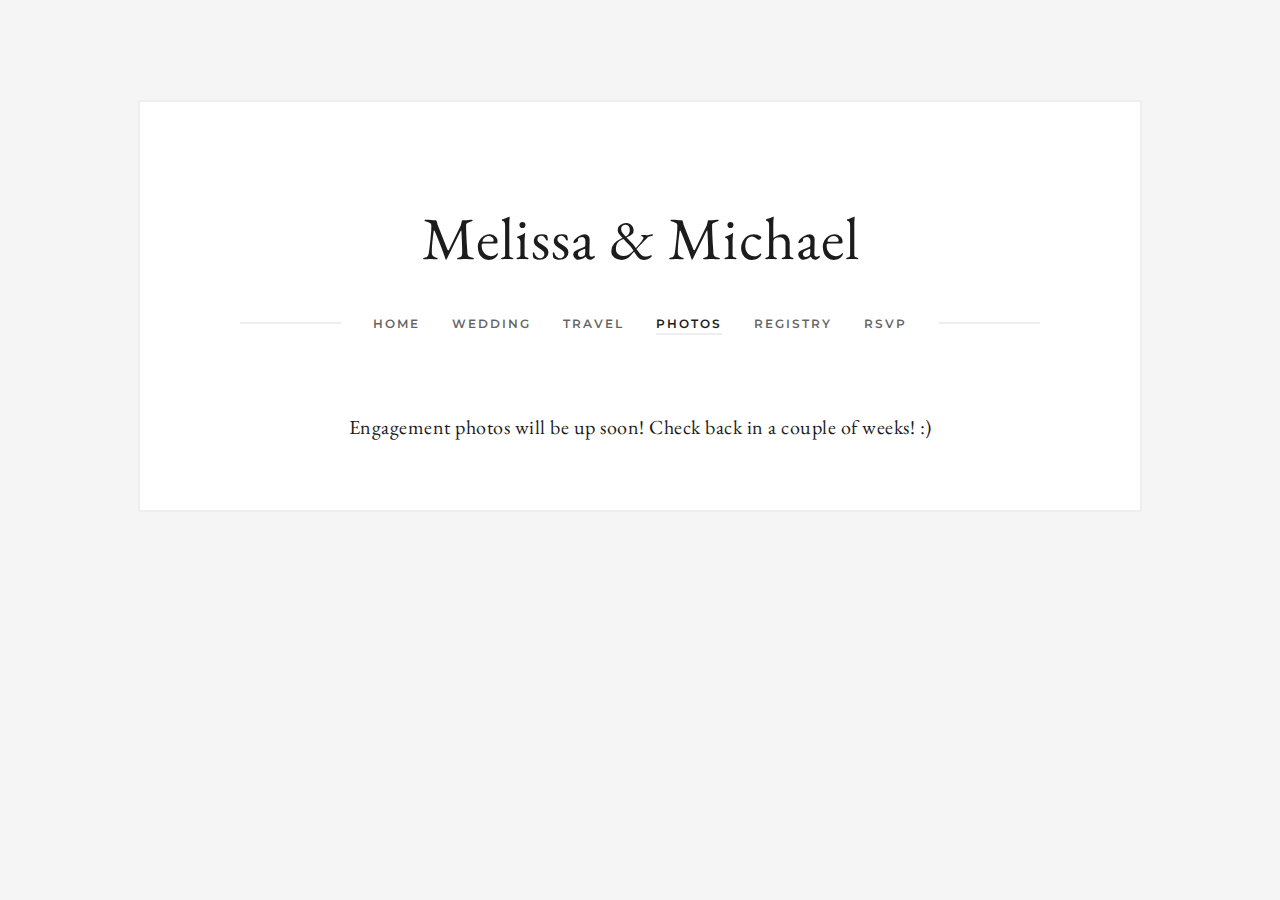
==== photos.html @ 92c61f50 "updated photos and travel" ====
<!doctype html>
<html xmlns:og="http://opengraphprotocol.org/schema/" xmlns:fb="http://www.facebook.com/2008/fbml" xmlns:website="http://ogp.me/ns/website"
    lang="en-US" itemscope itemtype="http://schema.org/WebPage">

<head>
    <meta http-equiv="X-UA-Compatible" content="IE=edge,chrome=1">

    <meta name="viewport" content="initial-scale=1">

    <!-- This is Squarespace. -->
    <!-- julia-demo -->
    <base href="">
    <meta charset="utf-8" />
    <title>Melissa &amp; Michael</title>
    <link rel="shortcut icon" type="image/x-icon" href="https://static.squarespace.com/universal/default-favicon.ico" />
    <meta property="og:site_name" content="Melissa &amp; Michael" />
    <meta property="og:title" content="Melissa &amp; Michael" />
    <meta property="og:url" content="michaelmelissawedding.com" />
    <meta property="og:type" content="website" />
    <meta itemprop="name" content="Melissa &amp; Michael" />
    <meta itemprop="url" content="michaelmelissawedding.com" />
    <meta name="twitter:title" content="Melissa &amp; Michael" />
    <meta name="twitter:url" content="michaelmelissawedding.com" />
    <meta name="twitter:card" content="summary" />
    <meta name="description" content="" />
    <link href="https://fonts.googleapis.com/css?family=EB+Garamond|Montserrat" rel="stylesheet">
    <link href="https://fonts.googleapis.com/css?family=Varela+Round" rel="stylesheet">
    <link rel="stylesheet" type="text/css" href="css/julia-styles.css" />
    <link rel="stylesheet" type="text/css" href="css/style.css" />
</head>

<body class="show-products-category-navigation   page-borders-thick canvas-style-normal  header-subtitle-none banner-alignment-center blog-layout-center project-layout-left-sidebar thumbnails-on-open-page-show-all social-icon-style-round hide-social-icons hide-info-footer hide-page-banner hide-page-title hide-page-title-underline  hide-article-author    event-thumbnails event-thumbnail-size-32-standard event-date-label event-date-label-time event-list-show-cats event-list-date event-list-time event-list-address   event-icalgcal-links  event-excerpts  event-item-back-link    product-list-titles-under product-list-alignment-center product-item-size-32-standard  product-gallery-size-11-square product-gallery-auto-crop show-product-price show-product-item-nav product-social-sharing newsletter-style-dark  opentable-style-light small-button-style-outline small-button-shape-square medium-button-style-solid medium-button-shape-square large-button-style-solid large-button-shape-square image-block-poster-text-alignment-center image-block-card-dynamic-font-sizing image-block-card-content-position-center image-block-card-text-alignment-left image-block-overlap-dynamic-font-sizing image-block-overlap-content-position-center image-block-overlap-text-alignment-left image-block-collage-dynamic-font-sizing image-block-collage-content-position-top image-block-collage-text-alignment-left image-block-stack-dynamic-font-sizing image-block-stack-text-alignment-left button-style-solid button-corner-style-square tweak-product-quick-view-button-style-floating tweak-product-quick-view-button-position-bottom tweak-product-quick-view-lightbox-excerpt-display-truncate tweak-product-quick-view-lightbox-show-arrows tweak-product-quick-view-lightbox-show-close-button tweak-product-quick-view-lightbox-controls-weight-light native-currency-code-usd collection-53dbbcb1e4b067cbb1f60e31 collection-type-page collection-layout-default homepage mobile-style-available site-title"
    id="collection-53dbbcb1e4b067cbb1f60e31">

    <div id="canvas">
        <div id="mobileNav" class="">
            <div class="wrapper">
                <nav class="main-nav mobileNav">
                    <ul>

                        <li class="page-collection"><a href="/">Home</a></li>

                        <li class="page-collection"><a href="wedding">Wedding</a></li>

                        <li class="page-collection"><a href="travel">Travel</a></li>

                        <li class="page-collection active-link"><a href="photos">Photos</a></li>

                        <li class="page-collection"><a href="/">Registry</a></li>

                        <li class="page-collection"><a href="rsvp">RSVP</a></li>

                    </ul>
                </nav>
            </div>
        </div>
        <div id="mobileMenuLink"><a>Menu</a></div>

        <header id="header" class="clear">

            <div id="upper-logo">
                <h1 class="logo" data-content-field="site-title">
                    <a href="/">Melissa & Michael</a>
                </h1>
            </div>



            <div class="site-tag-line"></div>

            <div id="lower-logo">
                <h1 class="logo" data-content-field="site-title"><a href="/">Melissa & Michael</a></h1>
            </div>

            <div id="topNav">
                <nav class="main-nav" data-content-field="navigation">
                    <ul>
                        <li class="page-collection"><a href="/">Home</a></li>

                        <li class="page-collection"><a href="wedding">Wedding</a></li>

                        <li class="page-collection"><a href="travel">Travel</a></li>

                        <li class="page-collection active-link"><a href="photos">Photos</a></li>

                        <li class="page-collection"><a href="/">Registry</a></li>

                        <li class="page-collection"><a href="rsvp">RSVP</a></li>
                    </ul>
                    <div class="page-divider"></div>
                </nav>
            </div>

        </header>

        <div class="page-divider top-divider"></div>

        <!-- // page image or divider -->
        <section id="page" class="clear" role="main" data-content-field="main-content" data-collection-id="53dbbcb1e4b067cbb1f60e31"
            data-collection-id="53dbbcb1e4b067cbb1f60e31" data-edit-main-image="Banner">

            <!-- // CATEGORY NAV -->
<div class="row sqs-row">
    <div class="col sqs-col-12 span-12">
        <div class="sqs-block html-block sqs-block-html" data-block-type="2" id="block-yui_3_17_2_1_1406913102698_350498">
            <div class="sqs-block-content">
<h2 class="text-align-center">Engagement photos will be up soon! Check back in a couple of weeks! :)</h2>
            </div>
        </div>
        </div>
    </div>
</div>
            <div class="row sqs-row">
                <div class="col sqs-col-12 span-12">
                    <div class="sqs-block spacer-block sqs-block-spacer sized vsize-1" data-block-type="21" id="block-yui_3_17_2_1_1406913102698_320233">
                        <div class="sqs-block-content">&nbsp;</div>
                    </div>
                </div>
            </div>
        </section>

        <div class="sqs-layout sqs-grid-12 columns-12 empty" data-layout-label="Home Footer Content" data-type="block-field"
            id="collection-53dbbcb1e4b067cbb1f60e31">
            <div class="row sqs-row">
                <div class="col sqs-col-12 span-12"></div>
            </div>
        </div>

        <!-- <div class="page-divider bottom-divider"></div> -->

        <div class="info-footer-wrapper clear">
            <div class="info-footer">
                <div class="sqs-layout sqs-grid-12 columns-12 empty" data-layout-label="Info Footer Content" data-type="block-field"
                    data-updated-on="1406913522646" id="infoFooterBlock">
                    <div class="row sqs-row">
                        <div class="col sqs-col-12 span-12"></div>
                    </div>
                </div>



            </div>
        </div>

        <!-- <footer id="footer" class="clear">
      <div class="sqs-layout sqs-grid-12 columns-12" data-layout-label="Footer Content" data-type="block-field" data-updated-on="1456896422599" id="footerBlock">
        <div class="row sqs-row"><div class="col sqs-col-12 span-12">
          <div class="sqs-block html-block sqs-block-html" data-block-type="2" id="block-126febe67777dbcbc0b4">
            <div class="sqs-block-content">
              <p class="text-align-center">Powered by <a href="vienvan.com">Eminem</a></p></div></div></div></div></div>
    </footer> -->

    </div>

    <div></div>

    <!-- EU cookie banner code (begin) -->
    <!-- <script type="text/javascript" src="https://www.squarespace.com/s/cookie-banner.js"></script> -->
    <!-- EU cookie banner code (end)<script type="text/javascript" data-sqs-type="imageloader-bootstrapper">(function() {if(window.ImageLoader) { window.ImageLoader.bootstrap({}, document); }})();</script><script>Squarespace.afterBodyLoad(Y);</script> -->
    <script type="text/javascript" src="https://code.jquery.com/jquery-2.1.1.min.js"></script>
    <script type="text/javascript" src="js/site-bundle.js"></script>
</body>

</html>
---- css/julia-styles.css ----
@keyframes bounceIn {
    0% {
        opacity: 0;
        transform: scale(.3)
    }

    50% {
        opacity: 1;
        transform: scale(1.05)
    }

    70% {
        transform: scale(.9)
    }

    100% {
        transform: scale(1)
    }
}

@keyframes bounceOut {
    0% {
        transform: scale(1)
    }

    25% {
        transform: scale(.95)
    }

    50% {
        opacity: 1;
        transform: scale(1.1)
    }

    100% {
        opacity: 0;
        transform: scale(.3)
    }
}

@media screen and (max-width: 432px) {
    .mobile-hidden {
        display: none
    }
}

@media screen and (max-width: 432px) {
    .subDesktop-hidden {
        display: none
    }
}

@media screen and (min-width: 433px) {
    .desktop-hidden {
        display: none
    }
}

.sqs-dialog-field.sqs-description,
.sqs-field.sqs-description {
    margin-top: 33px
}

.sqs-dialog-field:not(.sqs-description),
.sqs-field:not(.sqs-description) {
    margin-top: 11px
}

.sqs-dialog-field .sqs-dialog-field-label,
.sqs-field .sqs-dialog-field-label,
.sqs-dialog-field .title,
.sqs-field .title {
    font-weight: 500
}

.sqs-dialog-field .description,
.sqs-field .description {
    color: #797979;
    font-size: 11px
}

.sqs-dialog-field .sqs-labeled-text-hidden,
.sqs-field .sqs-labeled-text-hidden,
.sqs-dialog-field .sqs-select-billing-countries-hidden,
.sqs-field .sqs-select-billing-countries-hidden,
.sqs-dialog-field .sqs-labeled-select-billing-countries-hidden,
.sqs-field .sqs-labeled-select-billing-countries-hidden,
.sqs-dialog-field .sqs-hidden,
.sqs-field .sqs-hidden {
    display: none
}

.sqs-dialog-field .sqs-sessionlist,
.sqs-field .sqs-sessionlist {
    padding: 0
}

.tab-wrapper .sqs-dialog-field {
    margin: 22px 0
}

.tab-wrapper .yui3-upsellpill {
    margin-top: 44px;
    margin-bottom: 0
}

.tab-wrapper .yui3-upsellpill+.sqs-dialog-field {
    margin-top: 0
}

.settings-panel-fields {
    margin-top: 33px
}

.sqs-settings-panel:not(.sqs-store-settings):not(.sqs-settings-commerce-email) .settings-panel-fields>.sqs-dialog-field:last-child {
    margin-bottom: 0
}

.frameless-dialog-wrapper .title-block .title-text {
    font-size: 24px
}

.frameless-dialog-wrapper .tab-wrapper {
    position: absolute;
    padding: 0 33px;
    width: 100% !important;
    box-sizing: border-box
}

.field-textarea {
    box-sizing: border-box;
    position: relative;
    background-color: #fff;
    padding: 11px;
    line-height: 22px;
    height: 44px;
    width: 100%;
    color: #3e3e3e;
    border: none
}

.field-textarea:focus {
    outline: none
}

body.dialog-open .sqs-damask {
    overflow: hidden
}

@media screen and (max-width: 432px) {
    body.dialog-open .sqs-damask {
        position: fixed;
        top: 0;
        bottom: 0;
        left: 0;
        right: 0;
        pointer-events: none
    }
}

.dialog-screen-overlay {
    -webkit-transform: translate3d(0, 0, 0);
    position: fixed;
    left: 0;
    top: 0;
    right: 0;
    bottom: 0;
    z-index: 29999;
    opacity: .5;
    background: #000;
    background: -moz-radial-gradient(center 45deg, circle farthest-corner, rgba(0, 0, 0, .5) 0%, #000 100%) transparent;
    transition: all .2s cubic-bezier(.645, .045, .355, 1)
}

.dialog-screen-overlay.extreme {
    background: #a50000
}

.dialog-screen-overlay.hidden {
    opacity: 0
}

.standard-dialog-wrapper {
    position: absolute !important;
    transform: scale(.97) translate3d(0, 0, 0);
    -webkit-transform: scale(.97) translate3d(0, 0, 0);
    opacity: 0;
    z-index: 30000;
    transition: opacity .2s cubic-bezier(.645, .045, .355, 1), transform .2s cubic-bezier(.645, .045, .355, 1)
}

.standard-dialog-wrapper.visible {
    opacity: 1;
    transform: scale(1) translate3d(0, 0, 0)
}

@media screen and (max-width: 432px) {
    .standard-dialog-wrapper {
        left: 50% !important;
        top: 50% !important;
        transform: translate(-50%, -50%) !important;
        bottom: auto !important;
        max-height: calc(100% - 66px);
        box-sizing: border-box;
        position: fixed !important;
        overflow-y: auto;
        border-radius: 4px
    }
}

@media screen and (max-width: 432px) {
    .standard-dialog-wrapper {
        width: calc(100% - 66px) !important;
        min-width: 254px
    }
}

@media screen and (max-width: 0px) {
    .standard-dialog-wrapper {
        width: 50% !important;
        min-width: 349px
    }
}

.standard-dialog-wrapper .main-container {
    background: #f2f2f2;
    box-shadow: 0 4px 33px rgba(0, 0, 0, .22), 0 0 0 1px rgba(0, 0, 0, .04);
    border-radius: 4px;
    max-height: 100%;
    overflow: hidden
}

@media screen and (max-width: 432px) {
    .standard-dialog-wrapper .main-container {
        width: 100% !important;
        height: 100%;
        overflow-y: hidden
    }
}

.standard-dialog-wrapper [class*=flyout-notch] {
    display: none
}

.standard-dialog-wrapper .title-block {
    position: relative;
    padding-top: 11px
}

.standard-dialog-wrapper .title-block.singleTab {
    border-bottom: 1px solid #e4e4e4;
    padding-bottom: 11px;
    flex-direction: column
}

@media screen and (max-width: 432px) {
    .standard-dialog-wrapper .title-block {
        min-height: 66px;
        box-sizing: border-box;
        display: flex;
        align-items: center;
        justify-content: center;
        flex-wrap: wrap
    }
}

.standard-dialog-wrapper .title-block .text-holder {
    margin: 0 33px
}

@media screen and (max-width: 432px) {
    .standard-dialog-wrapper .title-block .text-holder {
        width: 100%
    }
}

.standard-dialog-wrapper .title-text {
    text-transform: uppercase;
    font-weight: 500;
    letter-spacing: .5px;
    -moz-user-select: none;
    -webkit-user-select: none;
    -ms-user-select: none;
    user-select: none;
    text-align: center
}

.standard-dialog-wrapper .tabbed-header-container {
    width: 100%;
    transition: opacity .1s ease-in-out
}

.standard-dialog-wrapper .tabbed-header-container.hidden {
    opacity: 0
}

.standard-dialog-wrapper .body-block {
    position: relative;
    overflow-x: hidden;
    overflow-y: auto;
    -webkit-overflow-scrolling: touch
}

@media screen and (max-width: 432px) {
    .standard-dialog-wrapper .body-block {
        width: 100% !important;
        box-sizing: border-box;
        height: calc(100% - 110px) !important
    }
}

.standard-dialog-wrapper .body-block>.tab-wrapper {
    position: absolute;
    padding: 0 33px;
    width: 100% !important;
    box-sizing: border-box
}

@media screen and (max-width: 432px) {
    .standard-dialog-wrapper .body-block>.tab-wrapper {
        padding: 0 22px;
        position: relative
    }
}

.standard-dialog-wrapper .body-block>.tab-wrapper.hidden {
    display: none
}

.standard-dialog-wrapper .body-block>.tab-wrapper>.sqs-dialog-field {
    width: 100% !important
}

.standard-dialog-wrapper .controls-block {
    position: relative
}

@media screen and (max-width: 432px) {
    .standard-dialog-wrapper .controls-block {
        position: relative;
        bottom: 0;
        width: 100%
    }
}

.standard-dialog-wrapper .button-holder {
    border-top: 1px solid #e4e4e4;
    display: flex
}

.standard-dialog-wrapper .button-holder:empty {
    border-top: 0
}

.standard-dialog-wrapper .button-holder>* {
    flex: 1;
    display: flex;
    align-items: center;
    justify-content: center;
    border-left: 1px solid #e4e4e4 !important
}

.standard-dialog-wrapper .button-holder>*:first-child {
    border-left: none !important
}

.standard-dialog-wrapper .button-holder input,
.standard-dialog-wrapper .button-holder button {
    background: transparent
}

.standard-dialog-wrapper .button-holder a {
    border-bottom: none
}

.standard-dialog-wrapper .button-holder>* {
    cursor: pointer;
    outline: none;
    background: #f2f2f2;
    padding: 11px;
    text-align: center;
    transition: background-color .1s ease-in-out, opacity .1s ease-in-out;
    line-height: 22px;
    -moz-user-select: none;
    -webkit-user-select: none;
    -ms-user-select: none;
    user-select: none;
    font-family: inherit;
    -webkit-appearance: none;
    -moz-appearance: none;
    appearance: none;
    border-left: 1px solid #e4e4e4 !important;
    min-height: 44px;
    padding: 0
}

.standard-dialog-wrapper .button-holder>*,
.standard-dialog-wrapper .button-holder>*>* {
    color: #3e3e3e !important;
    -webkit-appearance: none;
    border: 0;
    text-transform: uppercase;
    outline: none;
    letter-spacing: .5px;
    font-size: 11px;
    font-weight: 500
}

.standard-dialog-wrapper .button-holder>*:hover {
    background-color: #fff;
    box-shadow: none
}

.standard-dialog-wrapper .button-holder>*.disabled {
    opacity: .3;
    cursor: default
}

.standard-dialog-wrapper .button-holder>*.disabled>* {
    opacity: .5
}

.standard-dialog-wrapper .button-holder>*.disabled:hover {
    background-color: #f2f2f2 !important
}

.standard-dialog-wrapper .button-holder>*.disabled {
    opacity: .5
}

.standard-dialog-wrapper .button-holder>*>* {
    transition: background-color .1s ease-in-out;
    white-space: pre-wrap;
    word-wrap: break-word;
    line-height: normal;
    padding: 0 11px;
    flex: 1;
    display: flex;
    align-items: center;
    justify-content: center;
    align-self: stretch
}

.standard-dialog-wrapper .button-holder>*>*.remove:hover {
    background: #f0523d;
    color: #fff !important
}

.standard-dialog-wrapper .button-holder>*>input,
.standard-dialog-wrapper .button-holder>*>button {
    display: block
}

.standard-dialog-wrapper .button-holder .button-block>input,
.standard-dialog-wrapper .button-holder .cancel-block>a {
    -webkit-hyphens: auto;
    -ms-hyphens: auto;
    hyphens: auto;
    line-height: 20px;
    overflow-wrap: break-word;
    word-wrap: break-word
}

.standard-dialog-wrapper .split-field>.field-wrapper:not(:last-child),
.standard-dialog-wrapper .split-field .stack-field-wrapper:not(:last-child) {
    padding-right: none;
    float: left
}

.standard-dialog-wrapper .split-field {
    margin-top: 33px
}

.standard-dialog-wrapper .split-field>* {
    display: inline-block !important;
    margin-right: 30px;
    margin-top: 0;
    margin-bottom: 0;
    box-sizing: border-box;
    vertical-align: top
}

.standard-dialog-wrapper .split-field+.sqs-dialog-field {
    margin-top: 0
}

.standard-dialog-wrapper .stack-field>:first-child {
    margin-top: 0
}

.standard-dialog-wrapper .stack-field>:last-child {
    margin-bottom: 0
}

.standard-dialog-wrapper .field-wrapper {
    box-sizing: border-box
}

.standard-dialog-wrapper.sqs-node-expander-active .body-block {
    position: static
}

.save-overlay {
    position: absolute;
    top: 0;
    left: 0;
    background: #f2f2f2;
    opacity: 0;
    z-index: 300;
    -moz-user-select: none;
    -webkit-user-select: none;
    -ms-user-select: none;
    user-select: none;
    transition: opacity .1s ease-in-out
}

.save-overlay.visible {
    opacity: .8
}

.flyout-error-message,
.sqs-flyout-error-message {
    padding: 11px 22px;
    z-index: 30010;
    color: #fff;
    background-color: #f0523d;
    max-width: 300px
}

.flyout-error-message a,
.sqs-flyout-error-message a {
    color: #fff
}

.sqs-field-error {
    color: #f0523d;
    font-size: 11px;
    padding: 4px 0
}

.sqs-dialog-field.has-error {
    position: relative
}

.sqs-dialog-field.has-error .error-hover {
    transition: transform .1s ease-in-out;
    transform: translatex(0%);
    position: absolute;
    top: 11px;
    right: 11px;
    background-color: #f0523d;
    color: #fff;
    width: 22px;
    text-align: center;
    padding: 0;
    margin: 0;
    border-radius: 4px
}

.sqs-dialog-field.has-error.error-is-hovering .error-hover {
    transform: translatex(200%)
}

.dialog-text-post-editor .sqs-maps .map-address-fields,
.dialog-event-post-editor .sqs-maps .map-address-fields {
    width: 50%;
    margin-right: 22px
}

.sqs-maps {
    height: auto !important
}

.map-address-fields input {
    box-sizing: border-box;
    position: relative;
    background-color: #fff;
    padding: 11px;
    line-height: 22px;
    height: 44px;
    width: 100%;
    color: #3e3e3e;
    border: none;
    margin-top: 11px
}

.map-address-fields input:focus {
    outline: none
}

.map-address-fields input:first-child {
    margin-top: 0
}

.field-map {
    margin-top: 11px
}

.field-map-inner {
    background: transparent url(/universal/images-v6/dialog/image-field-icon.png?2) 50% 50% no-repeat;
    color: #aaa;
    padding: 100px 20px 20px;
    visibility: hidden
}

.sqs-maps-content .field-wrapper {
    padding: 0
}

.sqs-maps-focused {
    outline: none
}

.sqs-maps-hidden {
    display: none
}

.standard-dialog-wrapper .sqs-maps {
    padding-right: 0
}

.sqs-content-item-editor-panel .sqs-maps .field-map {
    clear: left
}

.social-adder-wrapper .header {
    overflow: hidden
}

.social-adder-wrapper .description {
    display: none
}

.social-adder-wrapper .facebook {
    background-image: url(//static.squarespace.com/universal/images-v6/icons/icon-facebook-16-light.png)
}

.social-adder-wrapper .twitter {
    background-image: url(//static.squarespace.com/universal/images-v6/icons/icon-twitter-16-light.png)
}

.social-adder-wrapper .foursquare {
    background-image: url(//static.squarespace.com/universal/images-v6/icons/icon-foursquare-16-light.png)
}

.social-adder-wrapper .google {
    background-image: url(//static.squarespace.com/universal/images-v6/icons/icon-google-16-light.png)
}

.social-adder-wrapper .tumblr {
    background-image: url(//static.squarespace.com/universal/images-v6/icons/icon-tumblr-16-light.png)
}

.social-adder-wrapper .email {
    background-image: url(//static.squarespace.com/universal/images-v6/icons/icon-email-16-light.png)
}

.social-adder-wrapper .blogger {
    background-image: url(//static.squarespace.com/universal/images-v6/icons/icon-blogger-16-light.png)
}

.social-adder-wrapper .linkedin {
    background-image: url(//static.squarespace.com/universal/images-v6/icons/icon-linkedin-16-light.png)
}

.social-adder-wrapper .reddit {
    background-image: url(//static.squarespace.com/universal/images-v6/icons/icon-reddit-16-light.png)
}

.social-adder-wrapper .stumbleupon {
    background-image: url(//static.squarespace.com/universal/images-v6/icons/icon-stumbleupon-16-light.png)
}

.social-adder-wrapper .soundcloud {
    background-image: url(//static.squarespace.com/universal/images-v6/icons/icon-soundcloud-16-light.png)
}

.social-adder-wrapper .spotify {
    background-image: url(//static.squarespace.com/universal/images-v6/icons/icon-spotify-16-light.png)
}

.social-adder-wrapper .itunes {
    background-image: url(//static.squarespace.com/universal/images-v6/icons/icon-itunes-16-light.png)
}

.social-adder-wrapper .googleplay {
    background-image: url(//static.squarespace.com/universal/images-v6/icons/icon-googleplay-16-light.png)
}

.social-adder-wrapper .social-account {
    opacity: 1;
    position: relative;
    width: 100%;
    float: left;
    text-align: center
}

.social-adder-wrapper .social-account:hover {
    cursor: pointer
}

.social-adder-wrapper .social-account .logo {
    position: relative;
    height: 33px;
    width: 33px;
    background-color: #333;
    float: left;
    background-repeat: no-repeat;
    background-position: center, center;
    opacity: 1;
    transition-duration: .2s
}

.social-adder-wrapper .social-account .logo:hover {
    background-color: #444;
    cursor: pointer;
    transition-duration: .2s
}

.social-adder-wrapper .social-account .username {
    float: left
}

.social-adder-wrapper .social-account .type {
    display: none
}

.social-adder-wrapper .social-account input {
    border: none;
    outline: none;
    background: none;
    width: 200px;
    margin-left: 11px;
    padding-left: 5.5px;
    margin-top: 5.5px
}

.social-adder-wrapper .social-account input::-webkit-input-placeholder,
.social-adder-wrapper .social-account input::-moz-placeholder {
    font-weight: 400
}

.social-adder-wrapper .social-account input:focus,
.social-adder-wrapper .social-account input:hover {
    background: #fff
}

.social-adder-wrapper .social-account .buttons {
    position: absolute;
    top: 0px;
    right: 0px;
    overflow: hidden
}

.social-adder-wrapper .social-account .plus {
    background: transparent url('/universal/images-v6/icons/icon-plus-8-dark.png') center center no-repeat;
    width: 25px;
    height: 30px;
    float: left;
    cursor: pointer;
    opacity: .7;
    transition-duration: .2s
}

@media (-webkit-min-device-pixel-ratio:2),
(-webkit-min-device-pixel-ratio:1.5),
(min-resolution:1.5dppx) {
    .social-adder-wrapper .social-account .plus {
        background-image: url('/universal/images-v6/icons/icon-plus-16-dark.png');
        background-size: 8px
    }
}

.social-adder-wrapper .social-account .plus:hover {
    opacity: 1;
    transition-duration: .2s
}

.social-adder-wrapper .social-account .minus {
    background: transparent url('/universal/images-v6/icons/icon-minus-8-dark.png') center center no-repeat;
    width: 25px;
    height: 30px;
    float: left;
    cursor: pointer;
    opacity: .7;
    transition-duration: .2s
}

@media (-webkit-min-device-pixel-ratio:2),
(-webkit-min-device-pixel-ratio:1.5),
(min-resolution:1.5dppx) {
    .social-adder-wrapper .social-account .minus {
        background-image: url('/universal/images-v6/icons/icon-minus-16-dark.png');
        background-size: 8px
    }
}

.social-adder-wrapper .social-account .minus:hover {
    opacity: 1;
    transition-duration: .2s
}

.social-adder-wrapper .chooser {
    width: 0px;
    border-radius: 3px;
    background-color: #333;
    position: absolute;
    z-index: 2000000;
    overflow: hidden;
    margin-left: 35px
}

.social-adder-wrapper .chooser .chooser-container {
    height: 5px;
    width: 154px
}

.social-adder-wrapper .chooser .chooser-button {
    float: left;
    opacity: .7;
    cursor: pointer;
    background-repeat: no-repeat;
    background-position: center center;
    height: 30px;
    width: 30px
}

.social-adder-wrapper .chooser .chooser-button:hover {
    opacity: 1
}

.workflow-flyout {
    position: absolute;
    z-index: 1000000
}

.workflow-flyout-options {
    padding: 11px;
    background: #f2f2f2;
    box-shadow: 0 4px 33px rgba(0, 0, 0, .22), 0 0 0 1px rgba(0, 0, 0, .04);
    border-radius: 4px;
    overflow: hidden
}

.workflow-flyout-options .flyout-title {
    font-weight: 500
}

.workflow-flyout-options>input {
    padding: 5.5px;
    box-sizing: border-box;
    width: 100%
}

.workflow-flyout .flyout-select-options {
    max-height: 200px;
    overflow-y: scroll
}

.workflow-flyout .flyout-select-options .flyout-option.category {
    cursor: pointer;
    padding: 5.5px;
    margin-bottom: 1px
}

.workflow-flyout .flyout-select-options .flyout-option.category:hover {
    background-color: rgba(0, 0, 0, .025)
}

.workflow-flyout .flyout-select-options .flyout-option.category.active,
.workflow-flyout .flyout-select-options .flyout-option.category.selected {
    background-color: rgba(0, 0, 0, .045)
}

.workflow-flyout .flyout-select-options .flyout-option.add {
    padding: 5.5px;
    background-color: #3e3e3e;
    color: #fff;
    text-align: center;
    cursor: pointer
}

.workflow-flyout .flyout-select-options .flyout-option.add:hover {
    background: #000
}

.workflow-flyout .flyout-select-options .flyout-option.add input {
    padding-left: 5.5px;
    color: #3e3e3e;
    width: 100%;
    box-sizing: border-box
}

.workflow-flyout .field-workflow-flyout-option-wrapper {
    cursor: pointer;
    padding: 11px 22px;
    margin-left: -11px;
    margin-right: -11px
}

.workflow-flyout .field-workflow-flyout-option-wrapper:first-child {
    margin-top: -11px
}

.workflow-flyout .field-workflow-flyout-option-wrapper:last-child {
    margin-bottom: -11px
}

.workflow-flyout .field-workflow-flyout-option-wrapper:hover {
    background-color: #e4e4e4
}

.workflow-flyout .field-workflow-flyout-option-wrapper .field-workflow-title {
    font-size: 16px
}

.workflow-flyout .field-workflow-flyout-option-wrapper .field-workflow-description {
    font-size: 11px;
    color: #797979
}

.workflow-flyout-autocomplete {
    background-color: #f2f2f2;
    box-shadow: 0 4px 33px rgba(0, 0, 0, .22), 0 0 0 1px rgba(0, 0, 0, .04)
}

.workflow-flyout-autocomplete .match {
    white-space: nowrap;
    overflow: hidden;
    text-overflow: ellipsis;
    padding: 0 5.5px;
    cursor: pointer
}

.workflow-flyout-autocomplete .match.selected,
.workflow-flyout-autocomplete .match:hover {
    background: #e4e4e4
}

.flyout-calendar .calendar-wrapper,
.sqs-calendar-flyout .calendar-wrapper {
    margin-top: 0
}

.flyout-calendar .time-wrapper,
.sqs-calendar-flyout .time-wrapper {
    margin-bottom: 0
}

.flyout-calendar .flyout-title,
.sqs-calendar-flyout .flyout-title {
    display: none
}

.flyout-calendar .header,
.sqs-calendar-flyout .header {
    position: relative;
    margin-bottom: 22px;
    margin-top: 11px
}

.flyout-calendar .next,
.sqs-calendar-flyout .next,
.flyout-calendar .prev,
.sqs-calendar-flyout .prev {
    position: absolute;
    left: 0;
    top: 0;
    height: 22px;
    width: 22px;
    background: transparent url('/universal/images-v6/damask/chevron-left-dark.png') center center no-repeat;
    cursor: pointer
}

@media (-webkit-min-device-pixel-ratio:2),
(-webkit-min-device-pixel-ratio:1.5),
(min-resolution:1.5dppx) {

    .flyout-calendar .next,
    .sqs-calendar-flyout .next,
    .flyout-calendar .prev,
    .sqs-calendar-flyout .prev {
        background-image: url('/universal/images-v6/damask/chevron-left-dark.png');
        background-size: 16
    }
}

.flyout-calendar .next:hover,
.sqs-calendar-flyout .next:hover,
.flyout-calendar .prev:hover,
.sqs-calendar-flyout .prev:hover {
    opacity: 1
}

.flyout-calendar .next,
.sqs-calendar-flyout .next {
    background-image: url('/universal/images-v6/damask/chevron-right-dark.png')
}

@media (-webkit-min-device-pixel-ratio:2),
(-webkit-min-device-pixel-ratio:1.5),
(min-resolution:1.5dppx) {

    .flyout-calendar .next,
    .sqs-calendar-flyout .next {
        background-image: url('/universal/images-v6/damask/chevron-right-dark.png');
        background-size: 16
    }
}

.flyout-calendar .next,
.sqs-calendar-flyout .next {
    left: auto;
    right: 0
}

.flyout-calendar .month,
.sqs-calendar-flyout .month {
    display: block;
    text-align: center;
    text-transform: uppercase;
    font-weight: 500;
    letter-spacing: .5px
}

.flyout-calendar table,
.sqs-calendar-flyout table {
    width: 100%;
    min-width: 240px;
    text-align: center;
    line-height: 33px
}

.flyout-calendar thead,
.sqs-calendar-flyout thead {
    font-weight: bold
}

.flyout-calendar td,
.sqs-calendar-flyout td {
    width: 14.285714285714285%
}

.flyout-calendar td.fade,
.sqs-calendar-flyout td.fade {
    opacity: .3
}

.flyout-calendar td.active,
.sqs-calendar-flyout td.active {
    cursor: pointer
}

.flyout-calendar td.selected,
.sqs-calendar-flyout td.selected {
    background: #e4e4e4;
    color: #111
}

.flyout-calendar td.active:not(.selected):hover,
.sqs-calendar-flyout td.active:not(.selected):hover {
    background: #e4e4e4
}

.flyout-calendar .body-row:last-child,
.sqs-calendar-flyout .body-row:last-child {
    display: none
}

.flyout-calendar .time-wrapper,
.sqs-calendar-flyout .time-wrapper {
    box-sizing: border-box;
    position: relative;
    background-color: #fff;
    padding: 11px;
    line-height: 22px;
    height: 44px;
    width: 100%;
    color: #3e3e3e;
    border: none;
    text-align: center
}

.flyout-calendar .time-wrapper:focus,
.sqs-calendar-flyout .time-wrapper:focus {
    outline: none
}

.flyout-calendar .time-wrapper-content *,
.sqs-calendar-flyout .time-wrapper-content * {
    font-size: 16px;
    text-align: left
}

.flyout-calendar .time-wrapper input,
.sqs-calendar-flyout .time-wrapper input {
    width: 33px;
    outline: none
}

.flyout-calendar .time-wrapper .hour,
.sqs-calendar-flyout .time-wrapper .hour {
    text-align: right
}

.flyout-calendar .time-wrapper .ampm,
.sqs-calendar-flyout .time-wrapper .ampm {
    width: 27px
}

.flyout-calendar .numeric-display,
.sqs-calendar-flyout .numeric-display {
    display: none
}

.flyout-calendar .duration-display,
.sqs-calendar-flyout .duration-display {
    position: absolute
}

.flyout-calendar .slider-container,
.sqs-calendar-flyout .slider-container {
    margin-left: 88px
}

.flyout-calendar .sqs-slider,
.sqs-calendar-flyout .sqs-slider {
    margin-bottom: 0
}

.tag-field-wrapper {
    display: inline-flex;
    width: 100%;
    overflow-x: hidden
}

.tag-field-wrapper .title {
    letter-spacing: .75px;
    text-transform: uppercase;
    font-size: 10px;
    font-weight: 500
}

.tag-field-wrapper .title:hover {
    cursor: pointer
}

.tag-field-wrapper .field-rhs {
    min-width: 0
}

.tag-field .tag {
    background: #d0d0d0;
    border-radius: 100px;
    padding: 0 5.5px;
    font-size: 9px;
    margin: 2px 1px;
    font-weight: 500;
    line-height: 18px;
    color: #3e3e3e;
    display: inline-block;
    vertical-align: top;
    white-space: nowrap;
    position: relative;
    min-height: 18px;
    min-width: 1px
}

.tag-field .tag .x {
    display: inline-block;
    margin: 0 5.5px;
    cursor: pointer
}

.tag-field .tag:first-child {
    margin-left: 22px
}

.tag-field .tag:first-child:before {
    content: ' ';
    position: absolute;
    left: -27.5px;
    height: 18px
}

.tag-field .tag:first-child:before,
.tag-field-container .dialog-element {
    display: inline-block;
    width: 22px;
    background: transparent url('//static.squarespace.com/universal/images-v6/damask/add-dark.png') center center no-repeat;
    cursor: pointer;
    text-indent: -9999px;
    background-size: 11px !important;
    margin-left: 5.5px;
    margin-right: 5.5px;
    opacity: .5
}

@media (-webkit-min-device-pixel-ratio:2),
(-webkit-min-device-pixel-ratio:1.5),
(min-resolution:1.5dppx) {

    .tag-field .tag:first-child:before,
    .tag-field-container .dialog-element {
        background-image: url('//static.squarespace.com/universal/images-v6/damask/add-dark@2x.png');
        background-size: 16px
    }
}

.tag-field .tag:first-child:before:hover,
.tag-field-container .dialog-element:hover {
    opacity: .76
}

.datetime-picker-field .field-workflow-description {
    cursor: pointer
}

.datetime-picker-field .date {
    border-bottom: 1px solid #797979;
    transition: border-color .1s ease-in-out
}

.datetime-picker-field .date:hover {
    border-color: #3e3e3e
}

.sqs-text-hidden {
    display: none
}

.sqs-text .sqs-input-wrapper {
    margin-top: 5px
}

.sqs-text input {
    box-sizing: border-box;
    position: relative;
    background-color: #fff;
    padding: 11px;
    line-height: 22px;
    height: 44px;
    width: 100%;
    color: #3e3e3e;
    border: none
}

.sqs-text input:focus {
    outline: none
}

.sqs-text.large input {
    font-size: 16px
}

.sqs-text.copy-paste input[type] {
    background: #e4e4e4;
    color: #797979;
    font-style: italic
}

.sqs-text.has-errors input {
    box-shadow: inset 0 0 0 2px #f0523d
}

.sqs-numeric-text-hidden {
    display: none
}

.sqs-url-text .sqs-input-wrapper {
    display: table;
    width: 100%;
    margin-top: 0
}

.sqs-url-text .sqs-input-wrapper-content {
    display: table-row;
    background: #fff
}

.sqs-url-text .prefix {
    display: table-cell;
    padding-left: 11px;
    white-space: nowrap;
    padding-right: 2px;
    width: 1px;
    color: #797979;
    -moz-user-select: none;
    -webkit-user-select: none;
    -ms-user-select: none;
    user-select: none;
    cursor: default;
    vertical-align: middle
}

.sqs-url-text input {
    display: table-cell;
    padding-left: 0;
    background: transparent
}

.sqs-offscreen {
    position: absolute !important;
    overflow: hidden;
    width: 1px !important;
    height: 1px !important;
    left: -9999px;
    top: -9999px
}

.controls-block.button-state-descriptor {
    height: 88px !important
}

.sqs-text.button-state-label input {
    width: 100%;
    text-align: center;
    background: #f2f2f2;
    color: #797979
}
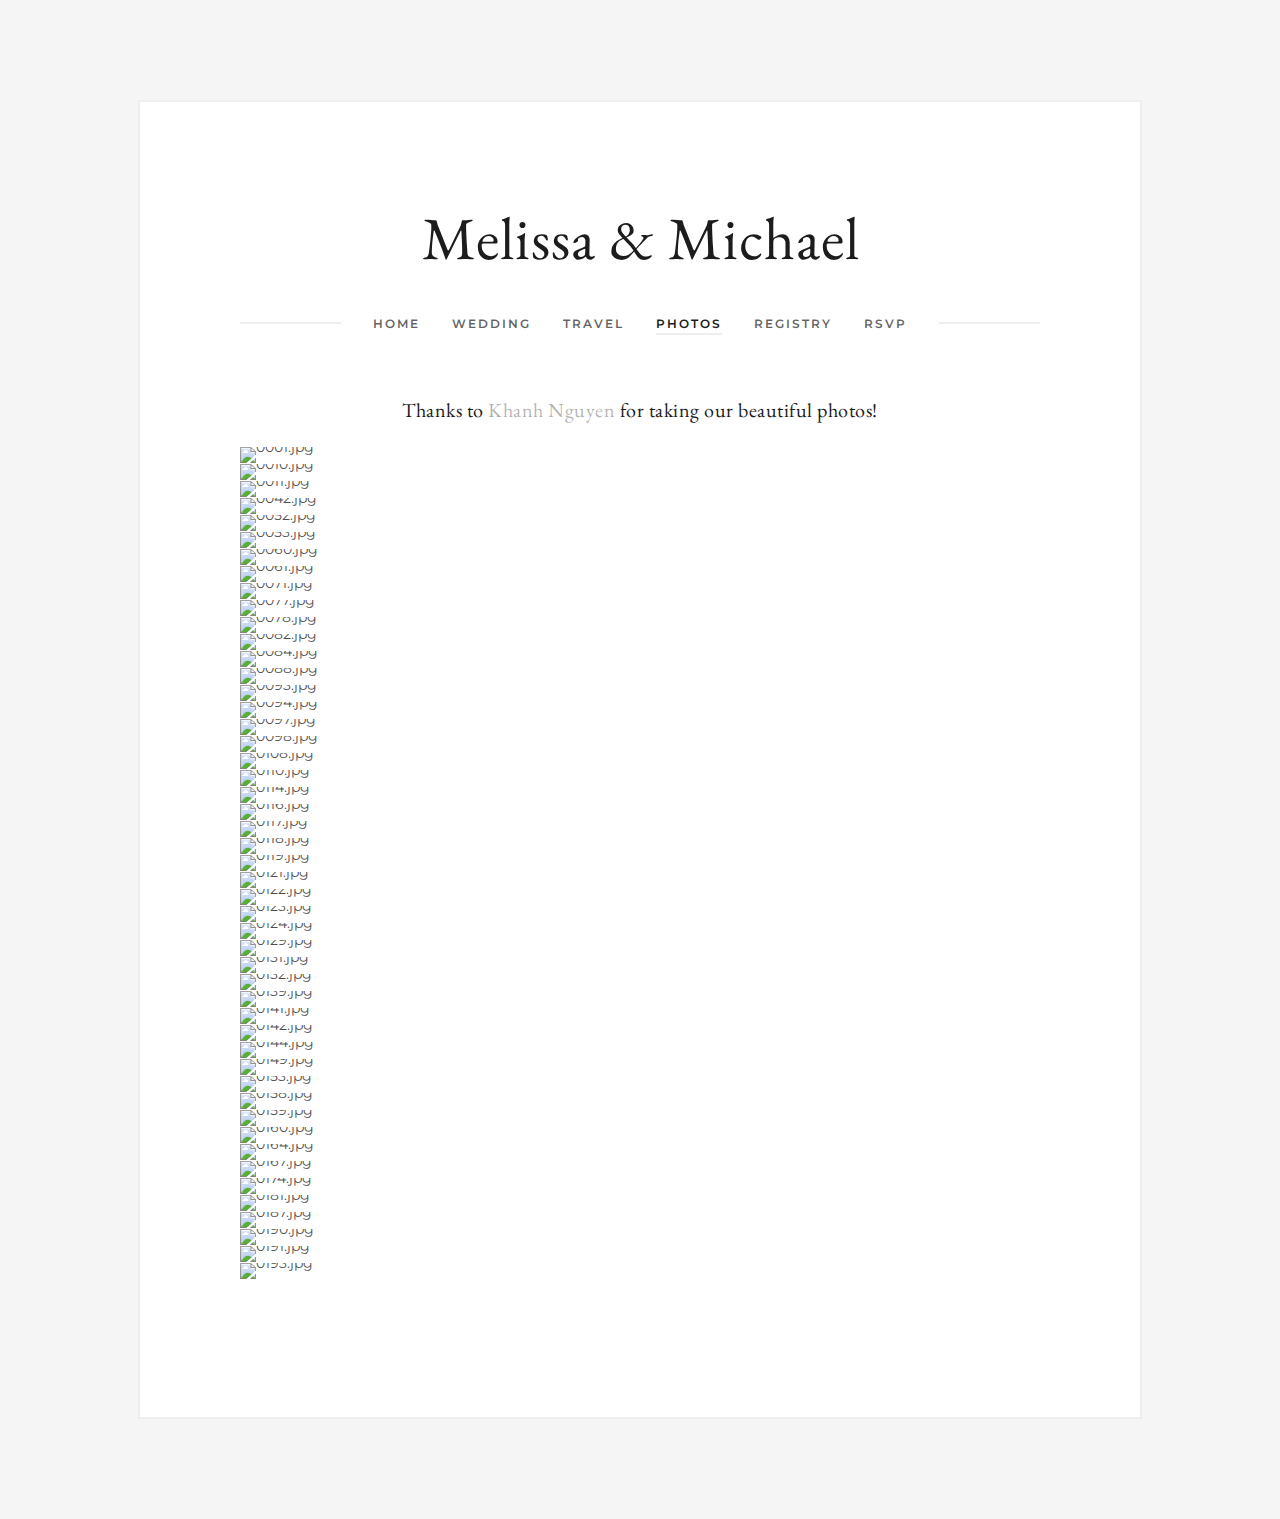
==== commit 6d28e66e: "uploaded photos" ====
--- a/photos.html
+++ b/photos.html
@@ -12,7 +12,8 @@
     <base href="">
     <meta charset="utf-8" />
     <title>Melissa &amp; Michael</title>
-    <link rel="shortcut icon" type="image/x-icon" href="https://static.squarespace.com/universal/default-favicon.ico" />
+    <link rel="shortcut icon" type="image/x-icon" href="assets/images/0001.jpg" />
+    <!-- <link rel="shortcut icon" type="image/x-icon" href="https://static.squarespace.com/universal/default-favicon.ico" /> -->
     <meta property="og:site_name" content="Melissa &amp; Michael" />
     <meta property="og:title" content="Melissa &amp; Michael" />
     <meta property="og:url" content="michaelmelissawedding.com" />
@@ -46,7 +47,7 @@
 
                         <li class="page-collection active-link"><a href="photos">Photos</a></li>
 
-                        <li class="page-collection"><a href="/">Registry</a></li>
+                        <li class="page-collection"><a href="registry">Registry</a></li>
 
                         <li class="page-collection"><a href="rsvp">RSVP</a></li>
 
@@ -74,7 +75,7 @@
 
             <div id="topNav">
                 <nav class="main-nav" data-content-field="navigation">
-                    <ul>
+                    <ul >
                         <li class="page-collection"><a href="/">Home</a></li>
 
                         <li class="page-collection"><a href="wedding">Wedding</a></li>
@@ -83,7 +84,7 @@
 
                         <li class="page-collection active-link"><a href="photos">Photos</a></li>
 
-                        <li class="page-collection"><a href="/">Registry</a></li>
+                        <li class="page-collection"><a href="registry">Registry</a></li>
 
                         <li class="page-collection"><a href="rsvp">RSVP</a></li>
                     </ul>
@@ -98,16 +99,186 @@
         <!-- // page image or divider -->
         <section id="page" class="clear" role="main" data-content-field="main-content" data-collection-id="53dbbcb1e4b067cbb1f60e31"
             data-collection-id="53dbbcb1e4b067cbb1f60e31" data-edit-main-image="Banner">
-
-            <!-- // CATEGORY NAV -->
-<div class="row sqs-row">
-    <div class="col sqs-col-12 span-12">
-        <div class="sqs-block html-block sqs-block-html" data-block-type="2" id="block-yui_3_17_2_1_1406913102698_350498">
             <div class="sqs-block-content">
-<h2 class="text-align-center">Engagement photos will be up soon! Check back in a couple of weeks! :)</h2>
-            </div>
+                <h2 class="text-align-center">Thanks to 
+                    <a target="_blank" href="https://www.khanhnguyenphotography.com/">Khanh Nguyen</a> 
+                    for taking our beautiful photos!</h2>
+            </div>
+            
+            <!-- // photos -->
+<div class="sqs-block gallery-block sqs-block-gallery" data-block-json="{&quot;hSize&quot;:null,&quot;floatDir&quot;:null,&quot;methodOption&quot;:&quot;transient&quot;,&quot;existingGallery&quot;:null,&quot;design&quot;:&quot;stacked&quot;,&quot;aspectRatio&quot;:null,&quot;collectionId&quot;:&quot;53dfb4bae4b0282c14f823da&quot;,&quot;vSize&quot;:null,&quot;transientGalleryId&quot;:&quot;53dfb4bae4b0282c14f823da&quot;}"
+    data-block-type="8" id="block-yui_3_17_2_1_1406913102698_240707">
+    <div class="sqs-block-content">
+
+        <div class="sqs-gallery-container sqs-gallery-block-stacked clear"
+            id="yui_3_17_2_1_1549431222144_124">
+            <div class="sqs-gallery" id="yui_3_17_2_1_1549431222144_141">
+
+                <div class="image-wrapper sqs-active-slide" data-type="image">
+                    <img src="assets/images/0001.jpg" alt="0001.jpg" />
+                </div>
+                <div class="image-wrapper sqs-active-slide" data-type="image">
+                    <img src="assets/images/0010.jpg" alt="0010.jpg" />
+                </div>
+                <div class="image-wrapper sqs-active-slide" data-type="image">
+                    <img src="assets/images/0011.jpg" alt="0011.jpg" />
+                </div>
+                <div class="image-wrapper sqs-active-slide" data-type="image">
+                    <img src="assets/images/0042.jpg" alt="0042.jpg" />
+                </div>
+                <div class="image-wrapper sqs-active-slide" data-type="image">
+                    <img src="assets/images/0052.jpg" alt="0052.jpg" />
+                </div>
+                <div class="image-wrapper sqs-active-slide" data-type="image">
+                    <img src="assets/images/0053.jpg" alt="0053.jpg" />
+                </div>
+                <div class="image-wrapper sqs-active-slide" data-type="image">
+                    <img src="assets/images/0060.jpg" alt="0060.jpg" />
+                </div>
+                <div class="image-wrapper sqs-active-slide" data-type="image">
+                    <img src="assets/images/0061.jpg" alt="0061.jpg" />
+                </div>
+                <div class="image-wrapper sqs-active-slide" data-type="image">
+                    <img src="assets/images/0071.jpg" alt="0071.jpg" />
+                </div>
+                <div class="image-wrapper sqs-active-slide" data-type="image">
+                    <img src="assets/images/0077.jpg" alt="0077.jpg" />
+                </div>
+                <div class="image-wrapper sqs-active-slide" data-type="image">
+                    <img src="assets/images/0078.jpg" alt="0078.jpg" />
+                </div>
+                <div class="image-wrapper sqs-active-slide" data-type="image">
+                    <img src="assets/images/0082.jpg" alt="0082.jpg" />
+                </div>
+                <div class="image-wrapper sqs-active-slide" data-type="image">
+                    <img src="assets/images/0084.jpg" alt="0084.jpg" />
+                </div>
+                <div class="image-wrapper sqs-active-slide" data-type="image">
+                    <img src="assets/images/0088.jpg" alt="0088.jpg" />
+                </div>
+                <div class="image-wrapper sqs-active-slide" data-type="image">
+                    <img src="assets/images/0093.jpg" alt="0093.jpg" />
+                </div>
+                <div class="image-wrapper sqs-active-slide" data-type="image">
+                    <img src="assets/images/0094.jpg" alt="0094.jpg" />
+                </div>
+                <div class="image-wrapper sqs-active-slide" data-type="image">
+                    <img src="assets/images/0097.jpg" alt="0097.jpg" />
+                </div>
+                <div class="image-wrapper sqs-active-slide" data-type="image">
+                    <img src="assets/images/0098.jpg" alt="0098.jpg" />
+                </div>
+                <div class="image-wrapper sqs-active-slide" data-type="image">
+                    <img src="assets/images/0108.jpg" alt="0108.jpg" />
+                </div>
+                <div class="image-wrapper sqs-active-slide" data-type="image">
+                    <img src="assets/images/0110.jpg" alt="0110.jpg" />
+                </div>
+                <div class="image-wrapper sqs-active-slide" data-type="image">
+                    <img src="assets/images/0114.jpg" alt="0114.jpg" />
+                </div>
+                <div class="image-wrapper sqs-active-slide" data-type="image">
+                    <img src="assets/images/0116.jpg" alt="0116.jpg" />
+                </div>
+                <div class="image-wrapper sqs-active-slide" data-type="image">
+                    <img src="assets/images/0117.jpg" alt="0117.jpg" />
+                </div>
+                <div class="image-wrapper sqs-active-slide" data-type="image">
+                    <img src="assets/images/0118.jpg" alt="0118.jpg" />
+                </div>
+                <div class="image-wrapper sqs-active-slide" data-type="image">
+                    <img src="assets/images/0119.jpg" alt="0119.jpg" />
+                </div>
+                <div class="image-wrapper sqs-active-slide" data-type="image">
+                    <img src="assets/images/0121.jpg" alt="0121.jpg" />
+                </div>
+                <div class="image-wrapper sqs-active-slide" data-type="image">
+                    <img src="assets/images/0122.jpg" alt="0122.jpg" />
+                </div>
+                <div class="image-wrapper sqs-active-slide" data-type="image">
+                    <img src="assets/images/0123.jpg" alt="0123.jpg" />
+                </div>
+                <div class="image-wrapper sqs-active-slide" data-type="image">
+                    <img src="assets/images/0124.jpg" alt="0124.jpg" />
+                </div>
+                <div class="image-wrapper sqs-active-slide" data-type="image">
+                    <img src="assets/images/0129.jpg" alt="0129.jpg" />
+                </div>
+                <div class="image-wrapper sqs-active-slide" data-type="image">
+                    <img src="assets/images/0131.jpg" alt="0131.jpg" />
+                </div>
+                <div class="image-wrapper sqs-active-slide" data-type="image">
+                    <img src="assets/images/0132.jpg" alt="0132.jpg" />
+                </div>
+                <div class="image-wrapper sqs-active-slide" data-type="image">
+                    <img src="assets/images/0139.jpg" alt="0139.jpg" />
+                </div>
+                <div class="image-wrapper sqs-active-slide" data-type="image">
+                    <img src="assets/images/0141.jpg" alt="0141.jpg" />
+                </div>
+                <div class="image-wrapper sqs-active-slide" data-type="image">
+                    <img src="assets/images/0142.jpg" alt="0142.jpg" />
+                </div>
+                <div class="image-wrapper sqs-active-slide" data-type="image">
+                    <img src="assets/images/0144.jpg" alt="0144.jpg" />
+                </div>
+                <div class="image-wrapper sqs-active-slide" data-type="image">
+                    <img src="assets/images/0149.jpg" alt="0149.jpg" />
+                </div>
+                <div class="image-wrapper sqs-active-slide" data-type="image">
+                    <img src="assets/images/0153.jpg" alt="0153.jpg" />
+                </div>
+                <div class="image-wrapper sqs-active-slide" data-type="image">
+                    <img src="assets/images/0158.jpg" alt="0158.jpg" />
+                </div>
+                <div class="image-wrapper sqs-active-slide" data-type="image">
+                    <img src="assets/images/0159.jpg" alt="0159.jpg" />
+                </div>
+                <div class="image-wrapper sqs-active-slide" data-type="image">
+                    <img src="assets/images/0160.jpg" alt="0160.jpg" />
+                </div>
+                <div class="image-wrapper sqs-active-slide" data-type="image">
+                    <img src="assets/images/0164.jpg" alt="0164.jpg" />
+                </div>
+                <div class="image-wrapper sqs-active-slide" data-type="image">
+                    <img src="assets/images/0167.jpg" alt="0167.jpg" />
+                </div>
+                <div class="image-wrapper sqs-active-slide" data-type="image">
+                    <img src="assets/images/0174.jpg" alt="0174.jpg" />
+                </div>
+                <div class="image-wrapper sqs-active-slide" data-type="image">
+                    <img src="assets/images/0181.jpg" alt="0181.jpg" />
+                </div>
+                <div class="image-wrapper sqs-active-slide" data-type="image">
+                    <img src="assets/images/0187.jpg" alt="0187.jpg" />
+                </div>
+
+                <div class="image-wrapper sqs-active-slide" data-type="image">
+                    <img src="assets/images/0190.jpg" alt="0190.jpg" />
+                </div>
+                <div class="image-wrapper sqs-active-slide" data-type="image">
+                    <img src="assets/images/0191.jpg" alt="0191.jpg" />
+                </div>
+                <div class="image-wrapper sqs-active-slide" data-type="image">
+                    <img src="assets/images/0193.jpg" alt="0193.jpg" />
+                </div>
+
+
+
+
+
+
+
+            </div>
+
+
+
         </div>
-        </div>
+
+
+
+
+
     </div>
 </div>
             <div class="row sqs-row">
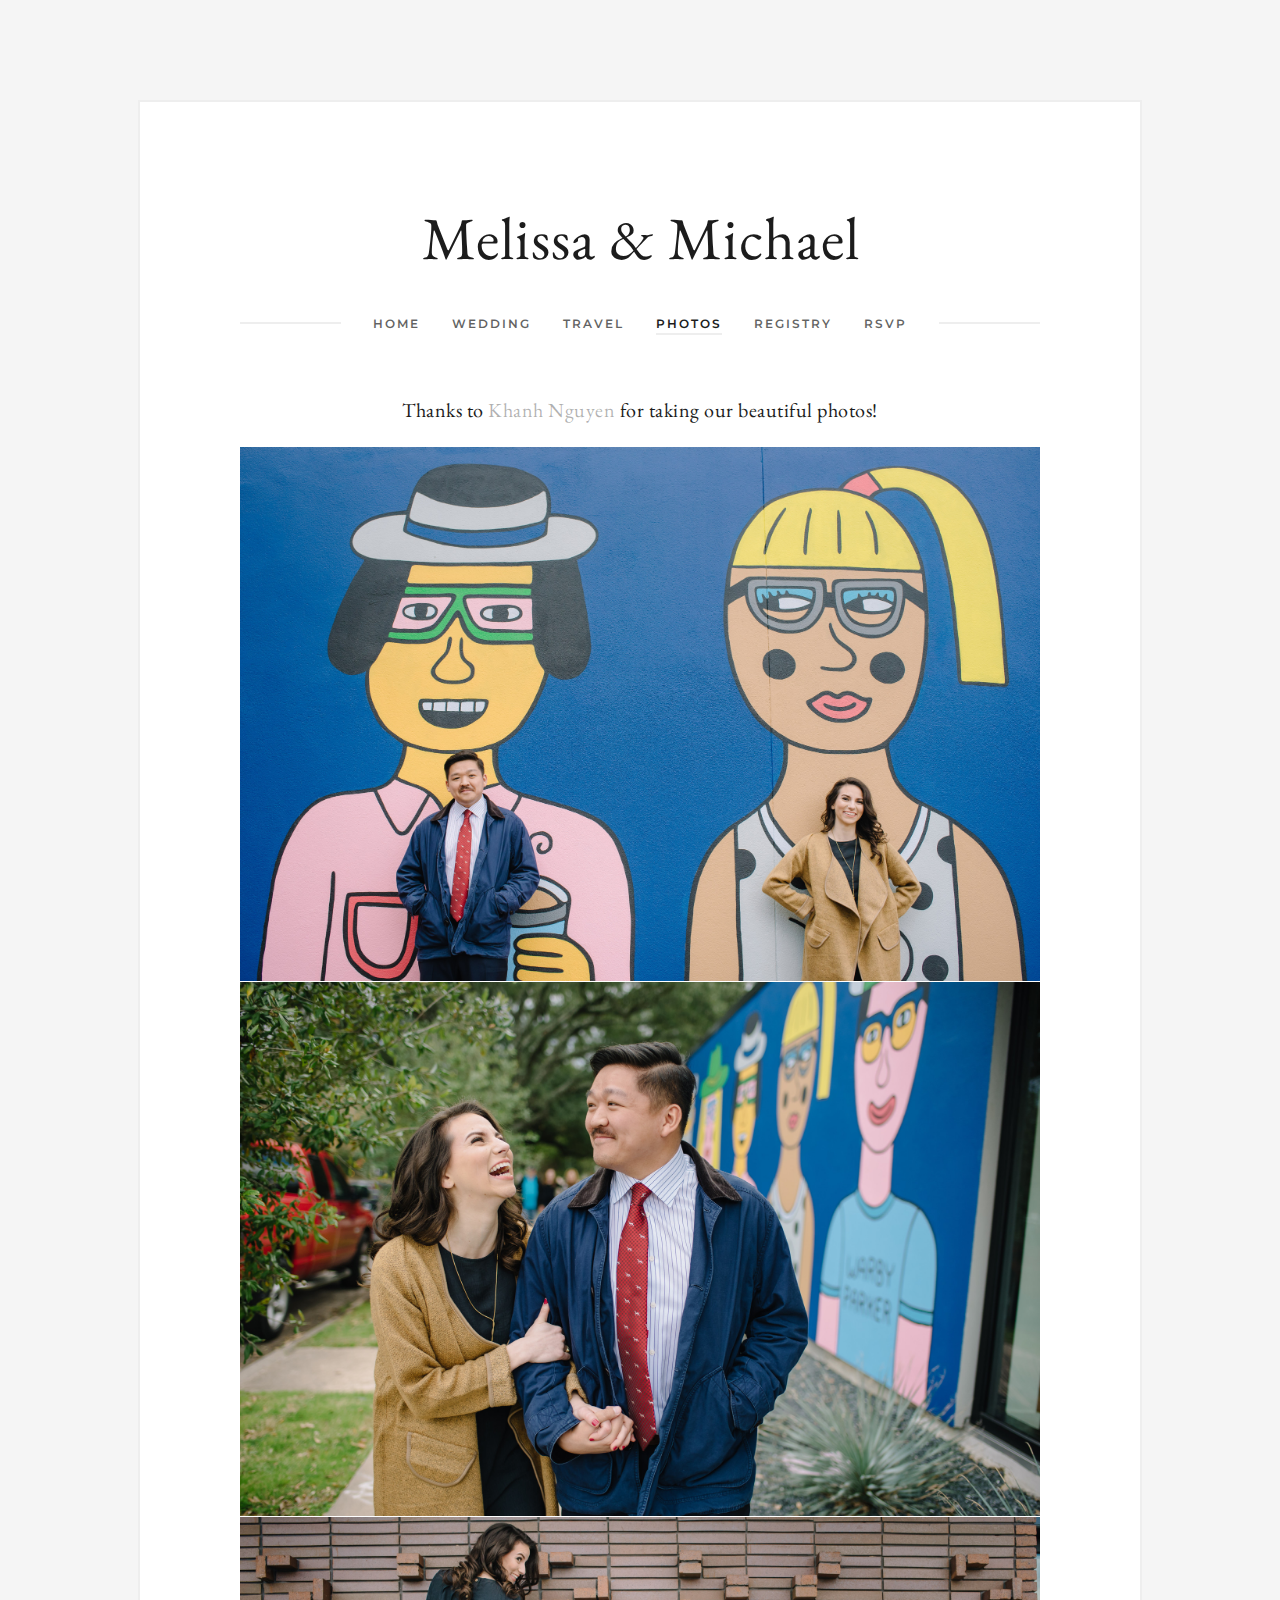
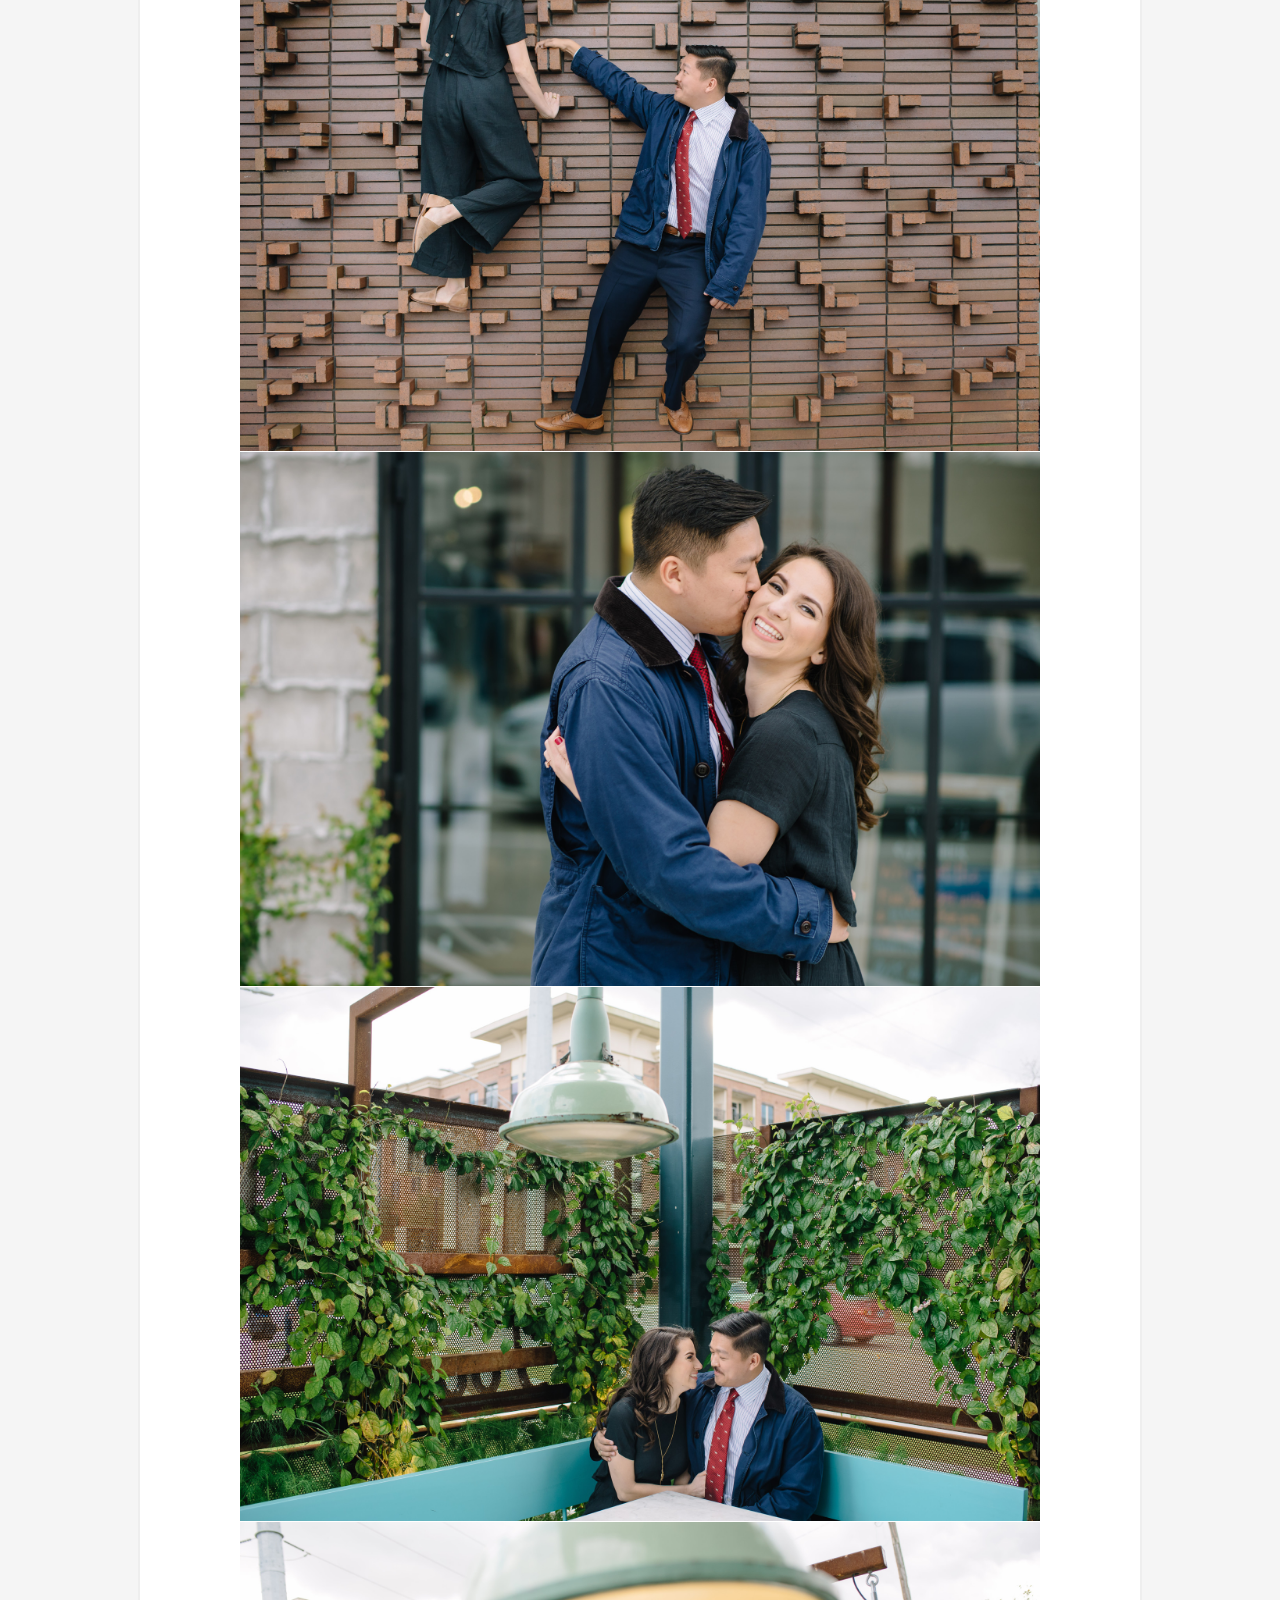
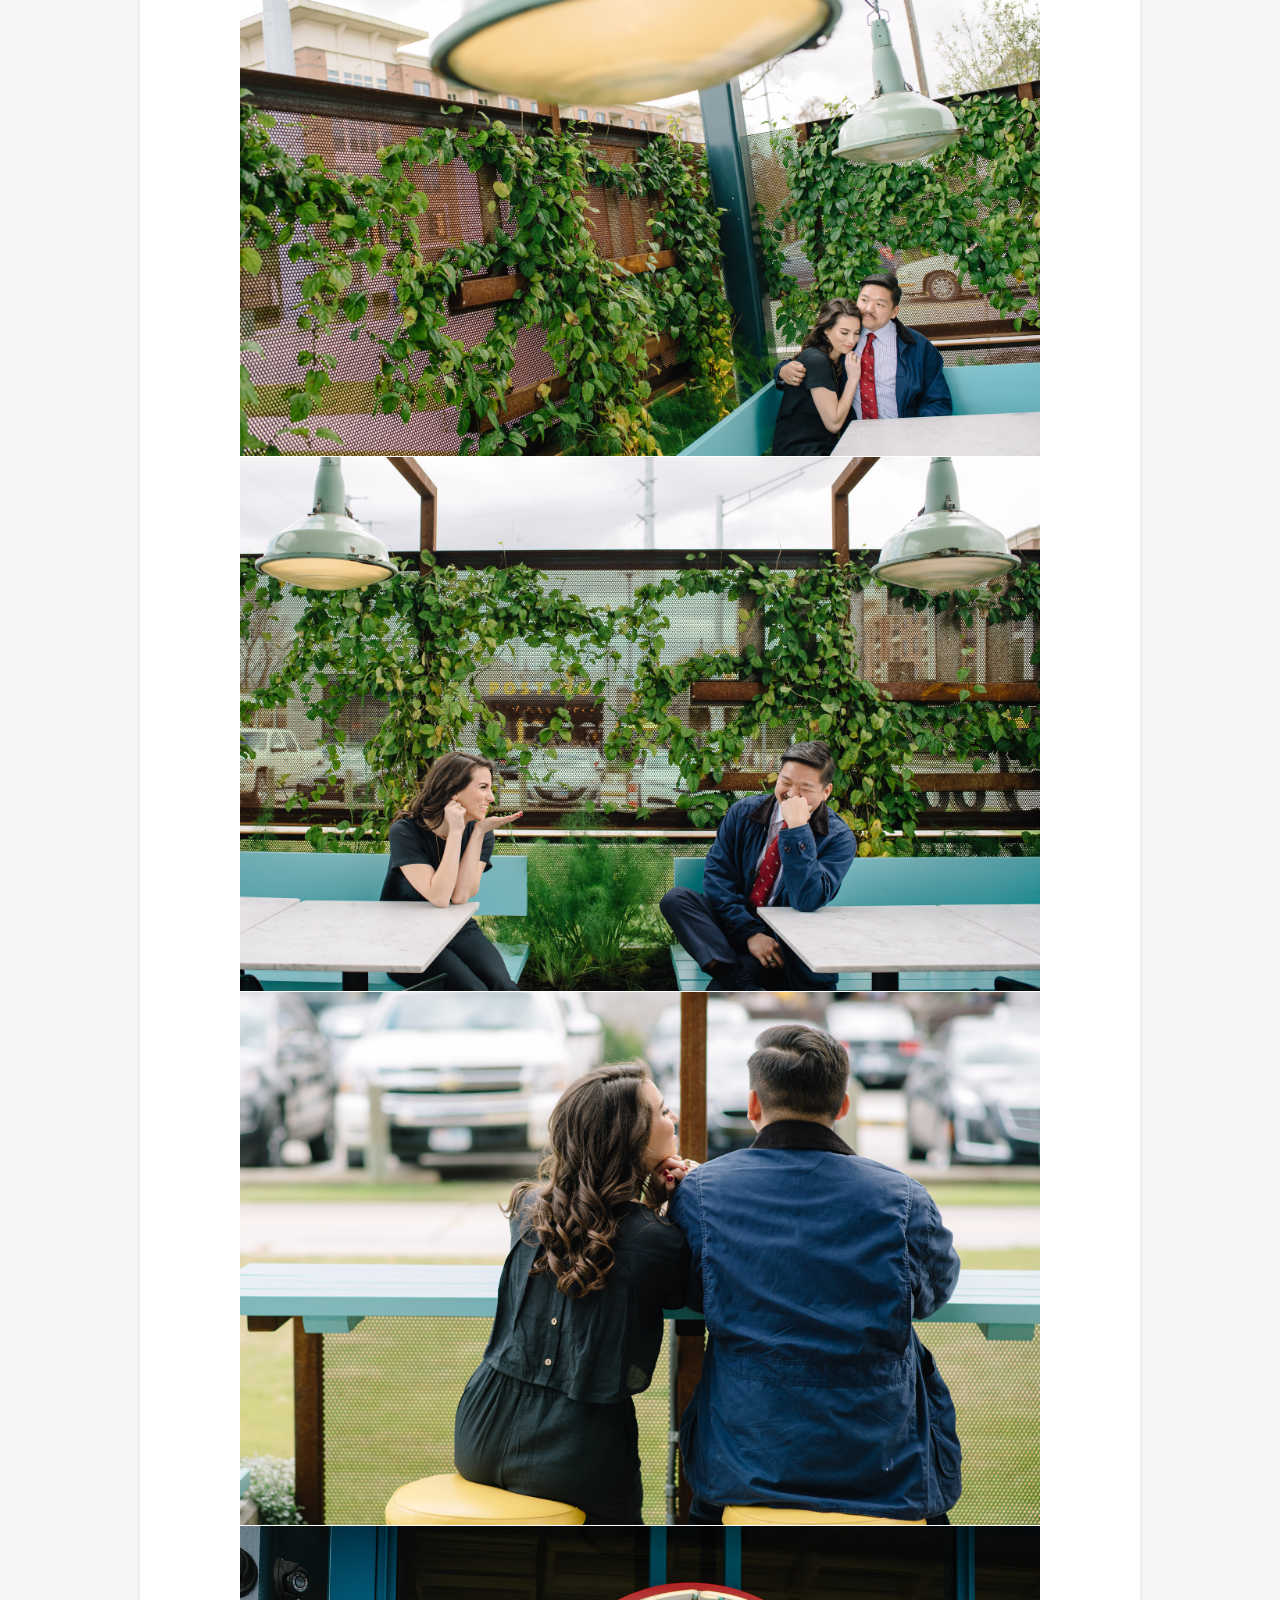
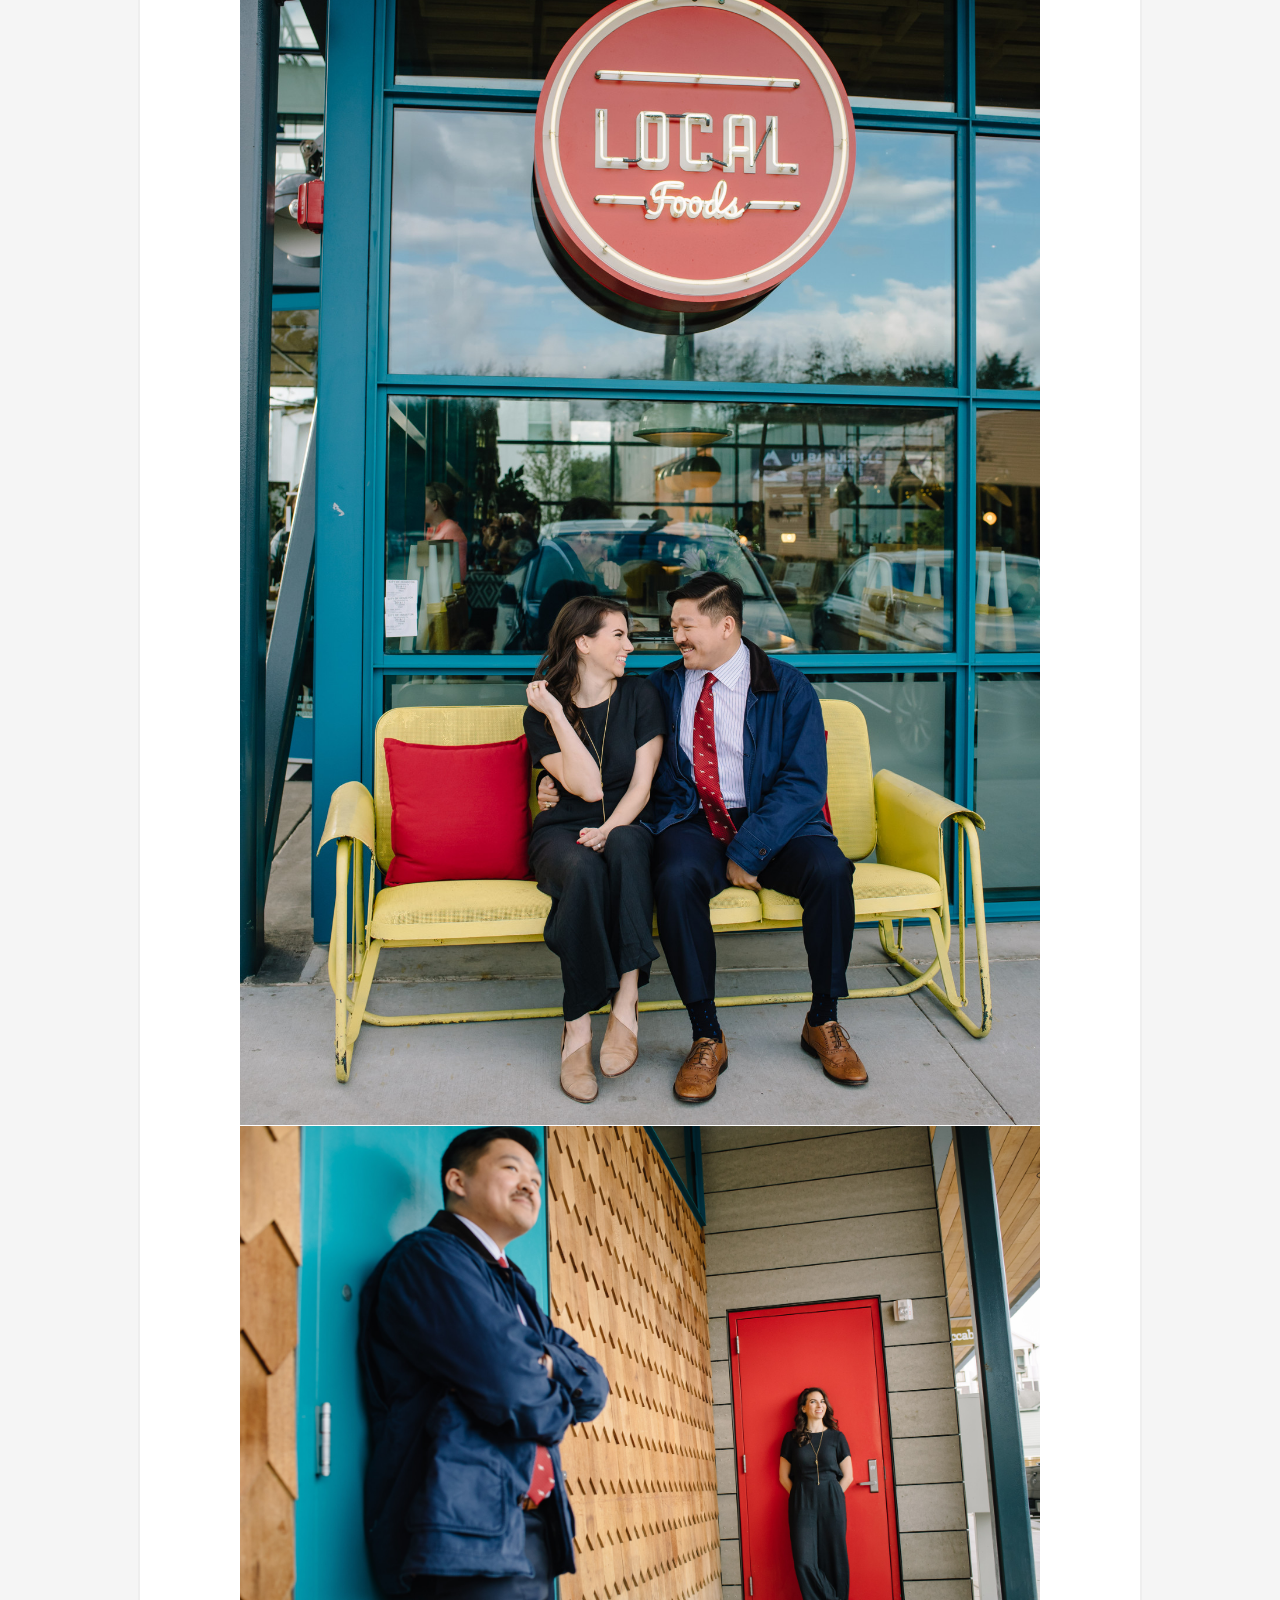
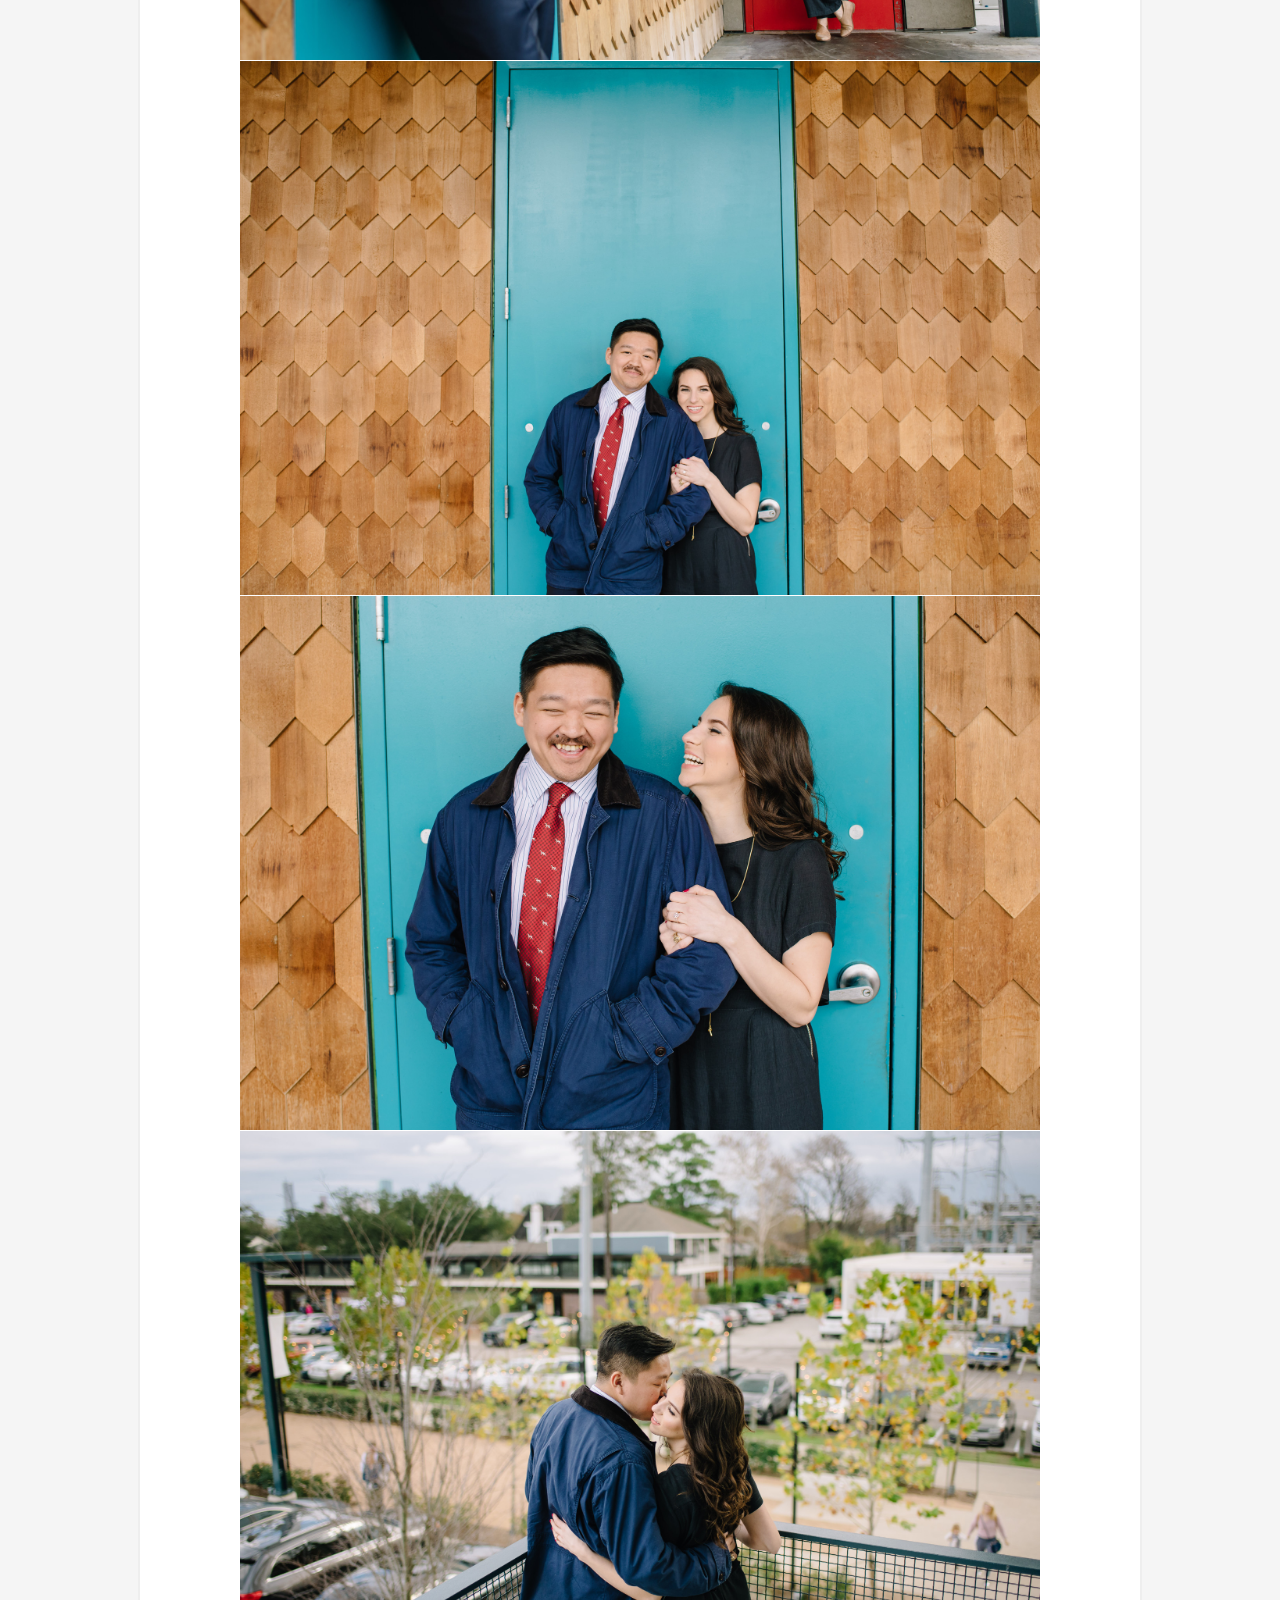
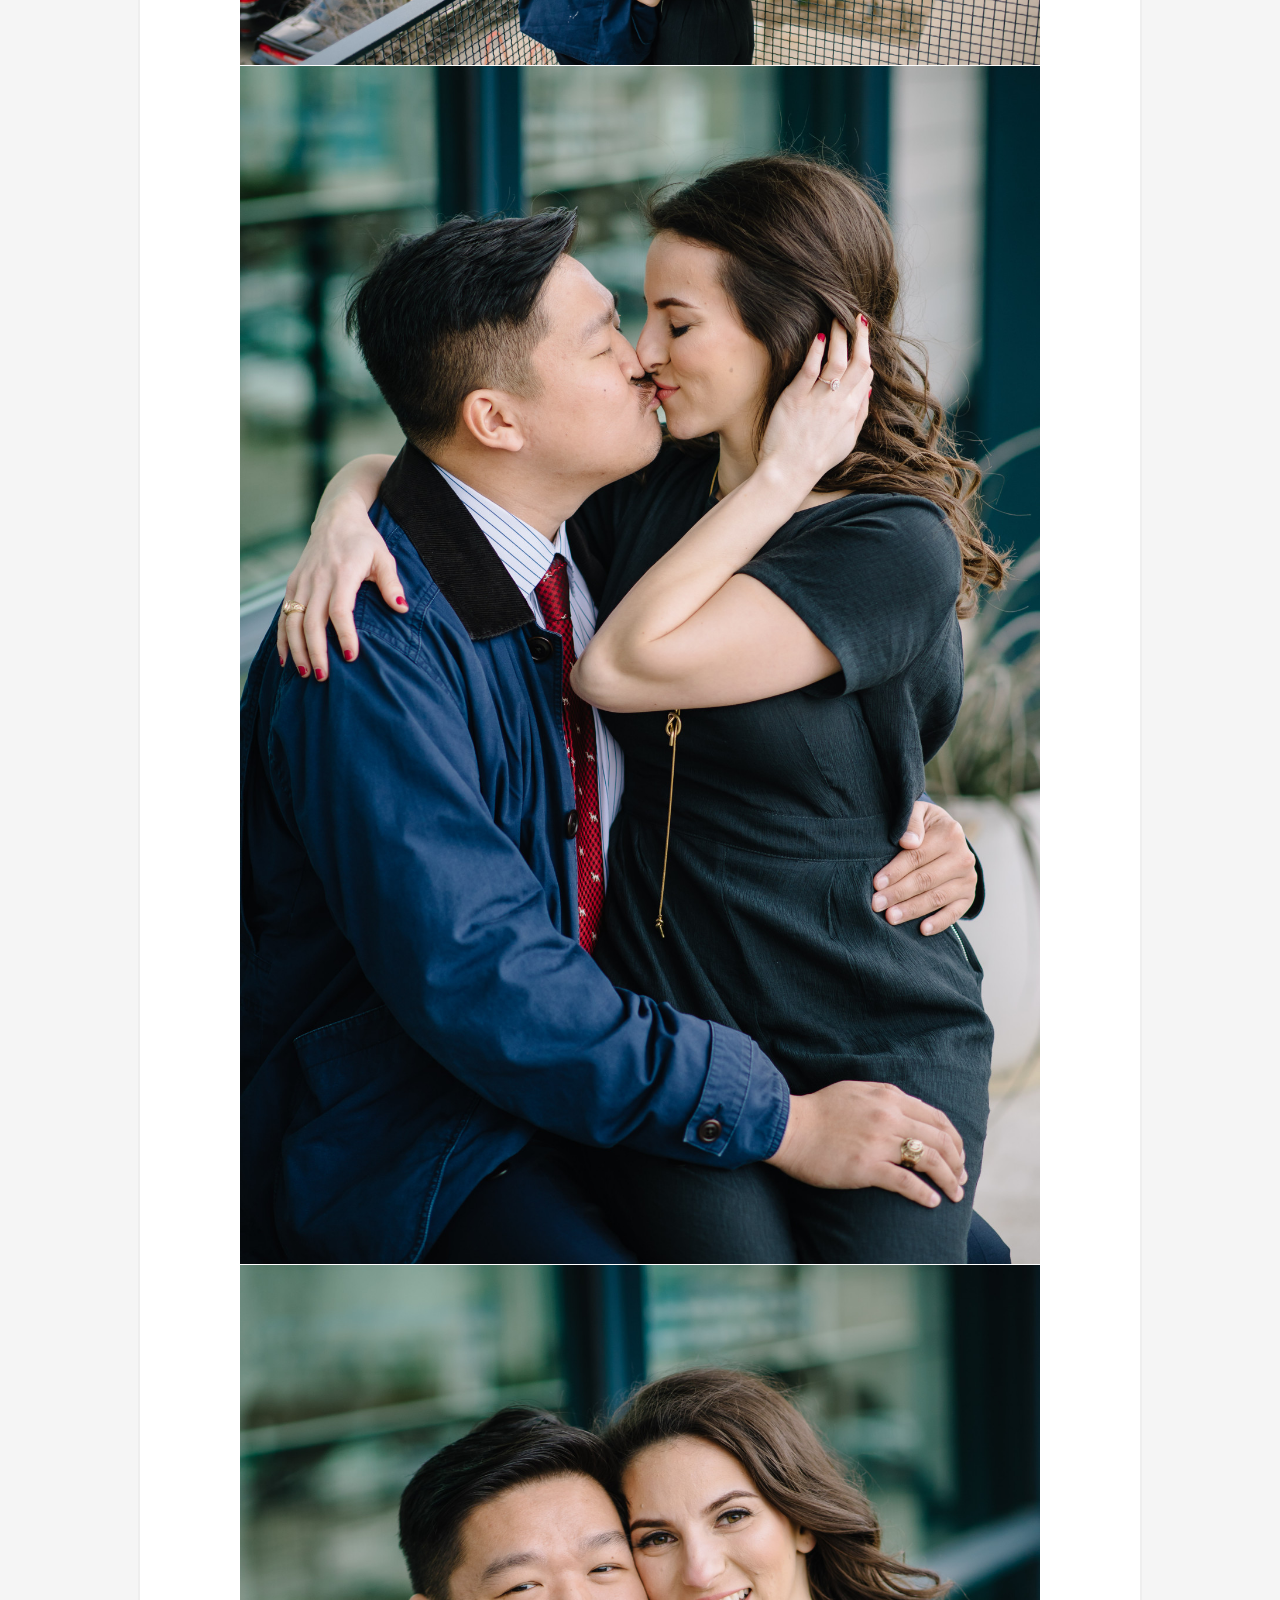
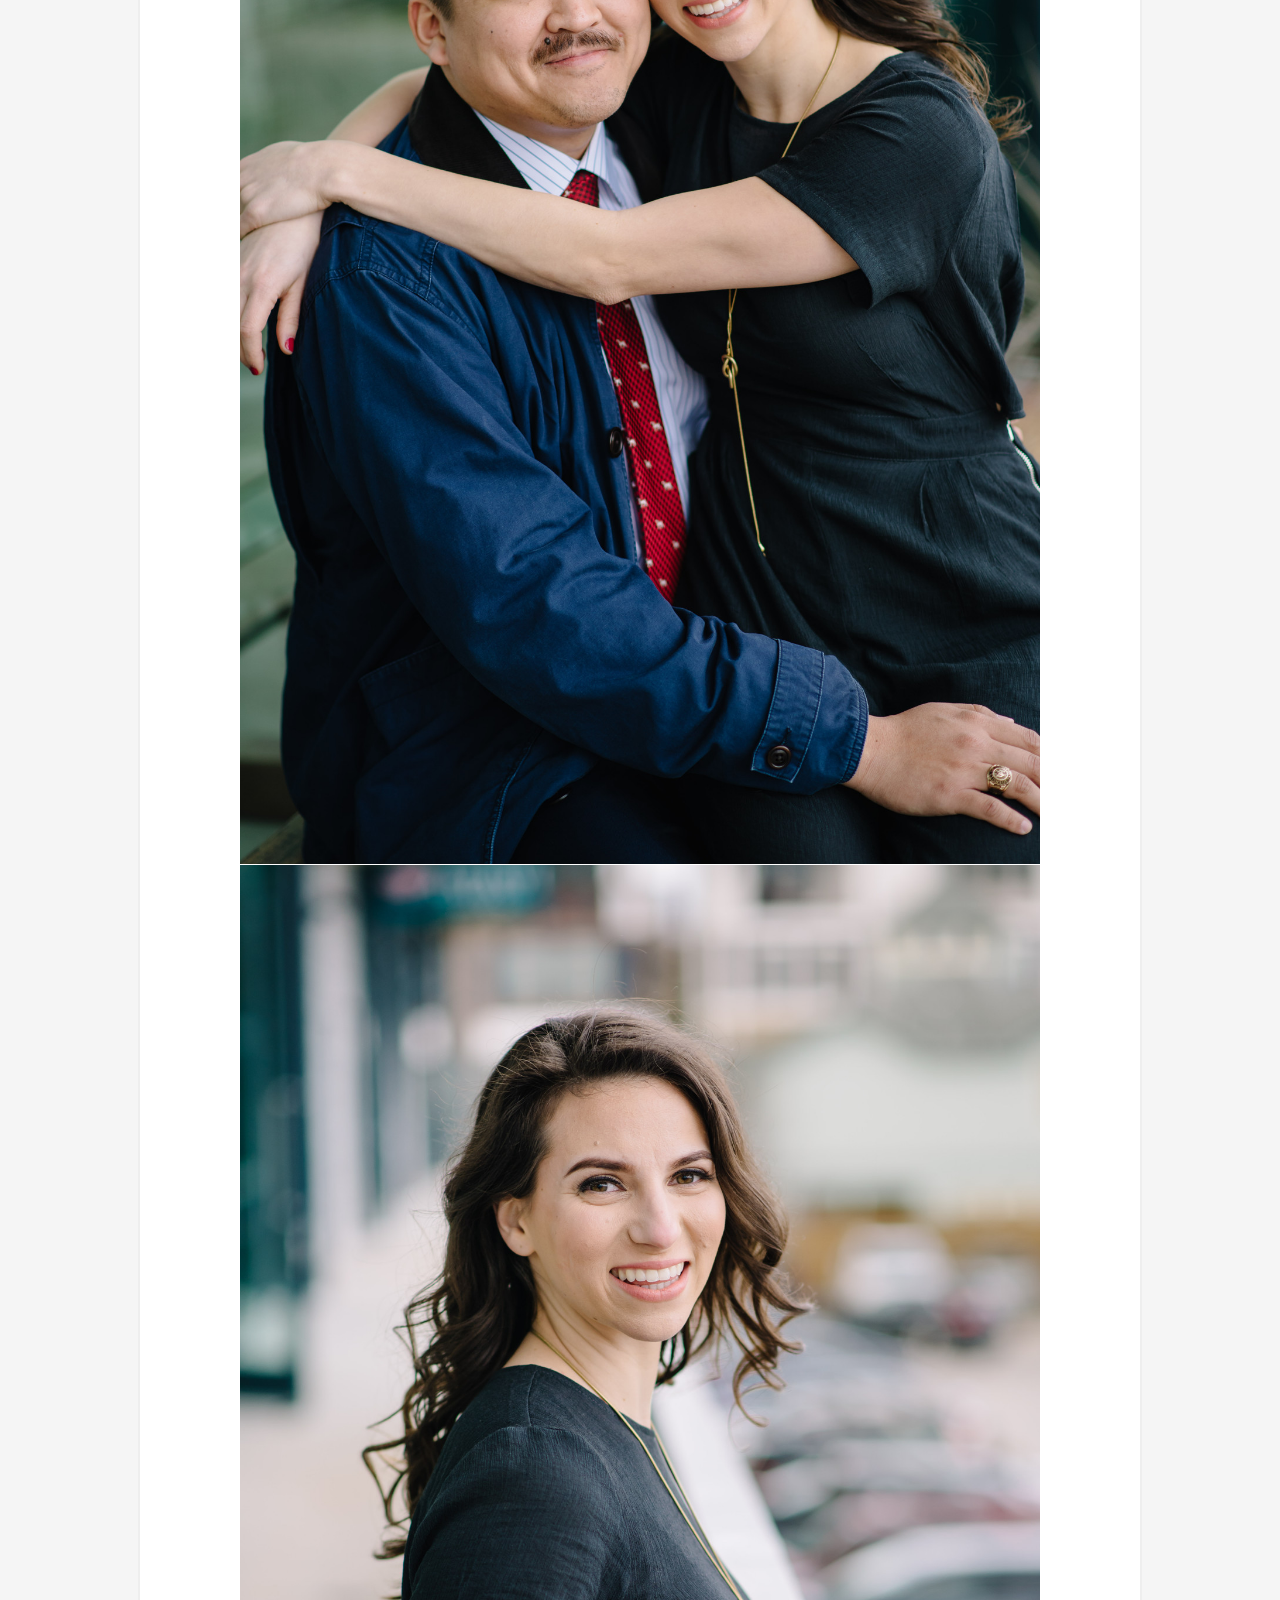
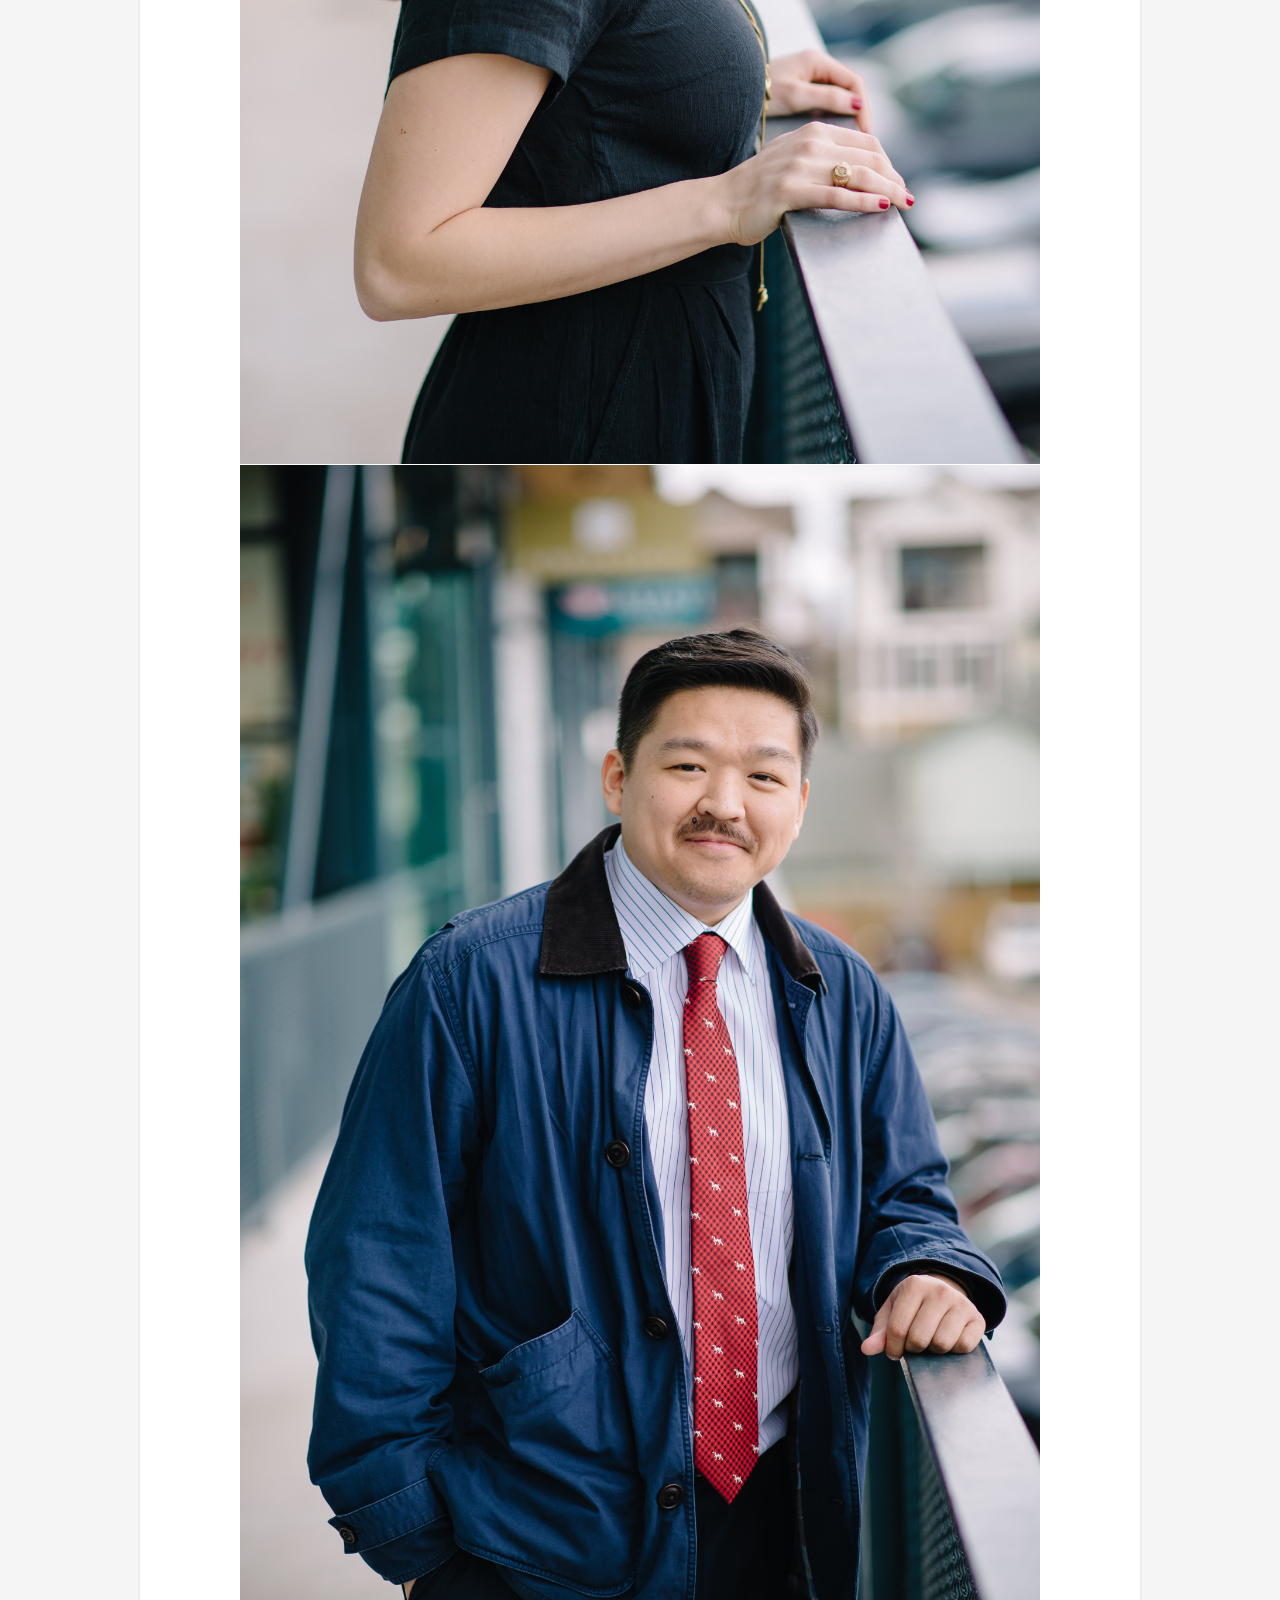
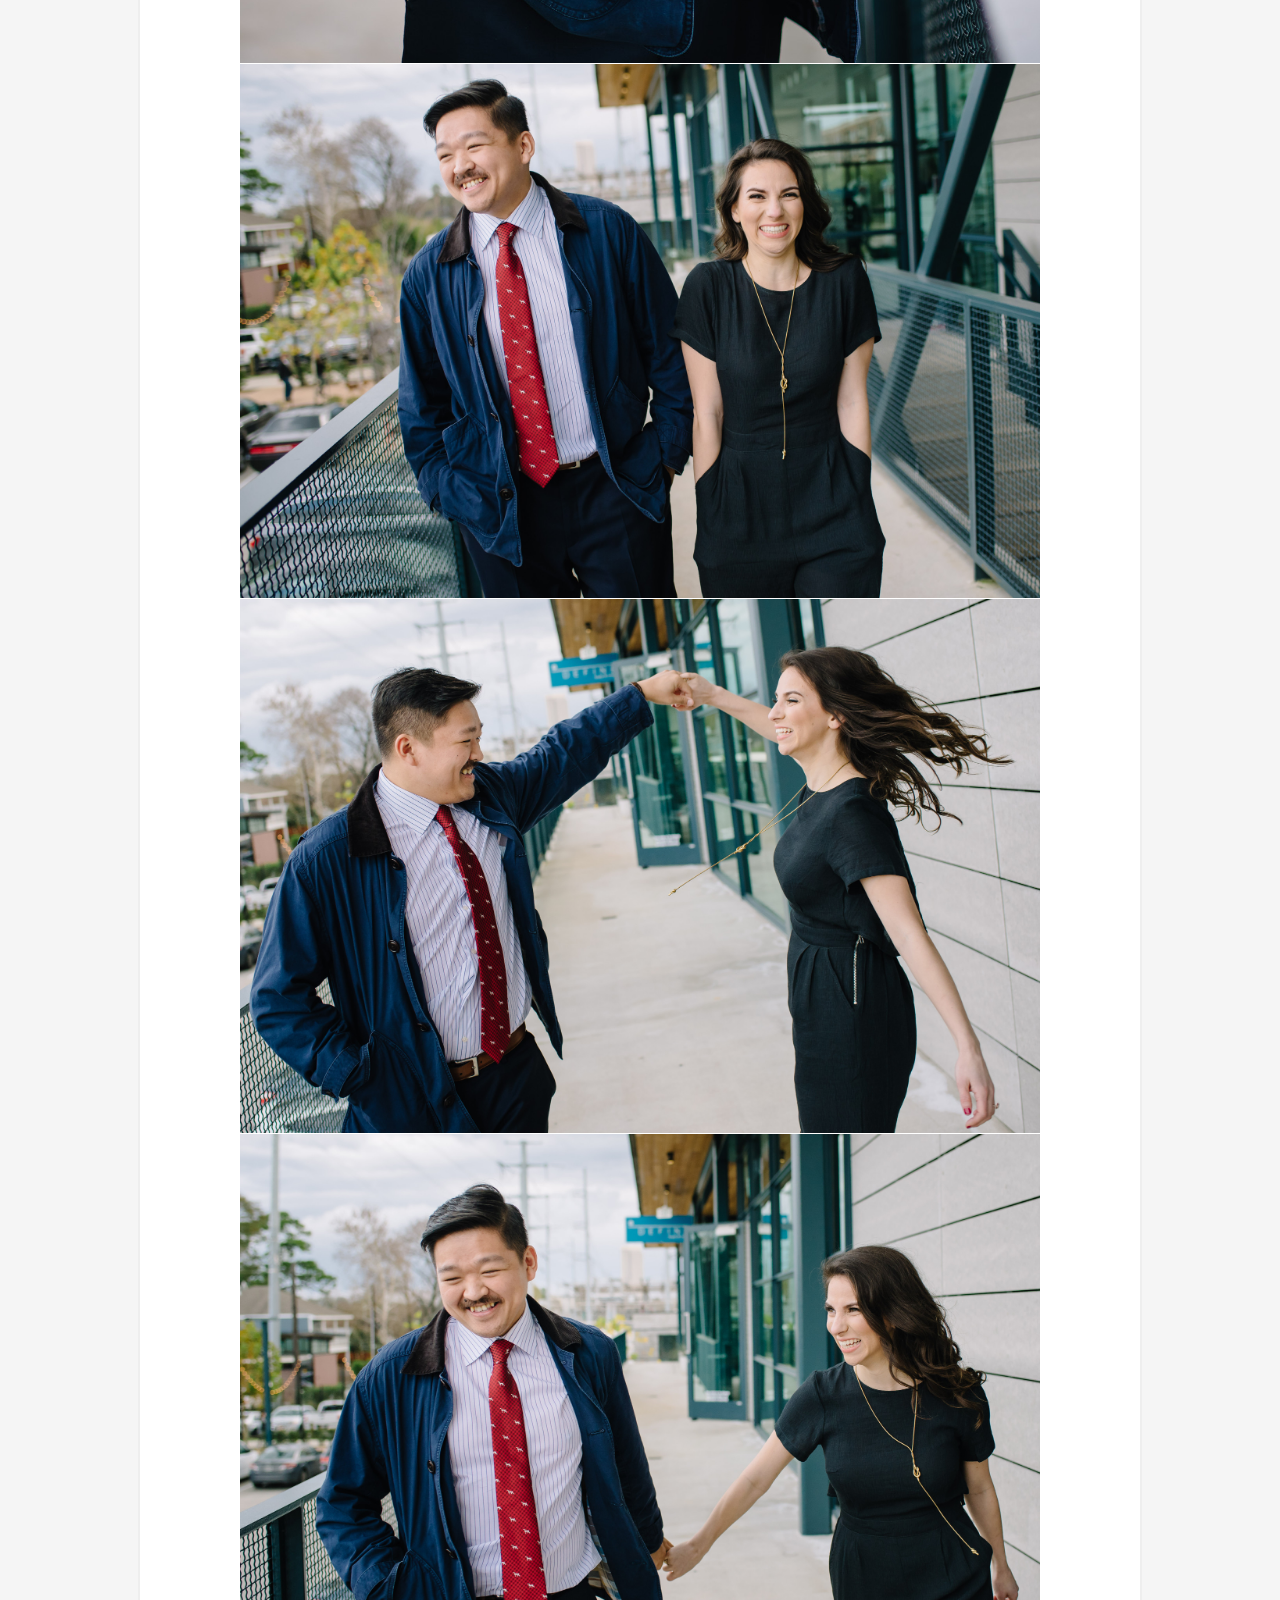
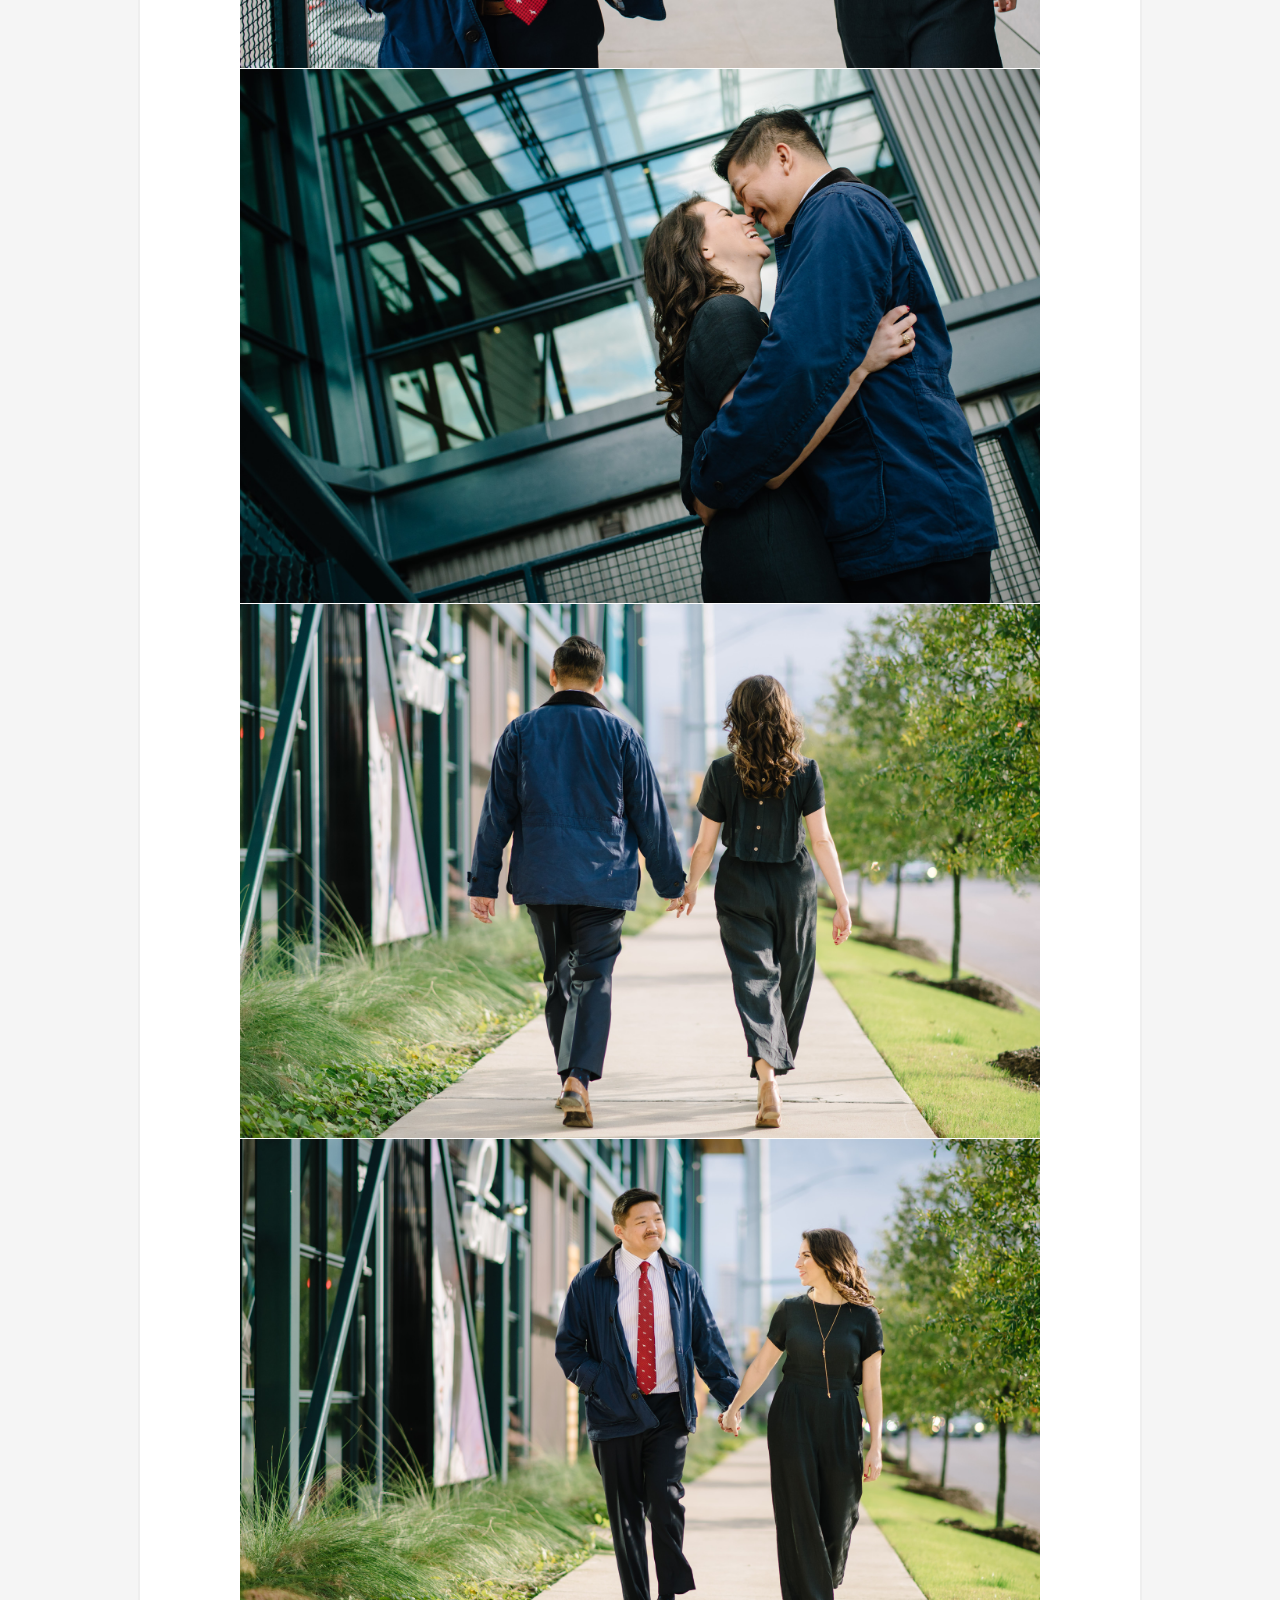
==== commit 8cd6950a: "uploaded photos" ====
--- a/photos.html
+++ b/photos.html
@@ -12,7 +12,7 @@
     <base href="">
     <meta charset="utf-8" />
     <title>Melissa &amp; Michael</title>
-    <link rel="shortcut icon" type="image/x-icon" href="assets/images/0001.jpg" />
+    <link rel="shortcut icon" type="image/x-icon" href="assets/images/0001.JPG" />
     <!-- <link rel="shortcut icon" type="image/x-icon" href="https://static.squarespace.com/universal/default-favicon.ico" /> -->
     <meta property="og:site_name" content="Melissa &amp; Michael" />
     <meta property="og:title" content="Melissa &amp; Michael" />
@@ -115,152 +115,152 @@
             <div class="sqs-gallery" id="yui_3_17_2_1_1549431222144_141">
 
                 <div class="image-wrapper sqs-active-slide" data-type="image">
-                    <img src="assets/images/0001.jpg" alt="0001.jpg" />
-                </div>
-                <div class="image-wrapper sqs-active-slide" data-type="image">
-                    <img src="assets/images/0010.jpg" alt="0010.jpg" />
-                </div>
-                <div class="image-wrapper sqs-active-slide" data-type="image">
-                    <img src="assets/images/0011.jpg" alt="0011.jpg" />
-                </div>
-                <div class="image-wrapper sqs-active-slide" data-type="image">
-                    <img src="assets/images/0042.jpg" alt="0042.jpg" />
-                </div>
-                <div class="image-wrapper sqs-active-slide" data-type="image">
-                    <img src="assets/images/0052.jpg" alt="0052.jpg" />
-                </div>
-                <div class="image-wrapper sqs-active-slide" data-type="image">
-                    <img src="assets/images/0053.jpg" alt="0053.jpg" />
-                </div>
-                <div class="image-wrapper sqs-active-slide" data-type="image">
-                    <img src="assets/images/0060.jpg" alt="0060.jpg" />
-                </div>
-                <div class="image-wrapper sqs-active-slide" data-type="image">
-                    <img src="assets/images/0061.jpg" alt="0061.jpg" />
-                </div>
-                <div class="image-wrapper sqs-active-slide" data-type="image">
-                    <img src="assets/images/0071.jpg" alt="0071.jpg" />
-                </div>
-                <div class="image-wrapper sqs-active-slide" data-type="image">
-                    <img src="assets/images/0077.jpg" alt="0077.jpg" />
-                </div>
-                <div class="image-wrapper sqs-active-slide" data-type="image">
-                    <img src="assets/images/0078.jpg" alt="0078.jpg" />
-                </div>
-                <div class="image-wrapper sqs-active-slide" data-type="image">
-                    <img src="assets/images/0082.jpg" alt="0082.jpg" />
-                </div>
-                <div class="image-wrapper sqs-active-slide" data-type="image">
-                    <img src="assets/images/0084.jpg" alt="0084.jpg" />
-                </div>
-                <div class="image-wrapper sqs-active-slide" data-type="image">
-                    <img src="assets/images/0088.jpg" alt="0088.jpg" />
-                </div>
-                <div class="image-wrapper sqs-active-slide" data-type="image">
-                    <img src="assets/images/0093.jpg" alt="0093.jpg" />
-                </div>
-                <div class="image-wrapper sqs-active-slide" data-type="image">
-                    <img src="assets/images/0094.jpg" alt="0094.jpg" />
-                </div>
-                <div class="image-wrapper sqs-active-slide" data-type="image">
-                    <img src="assets/images/0097.jpg" alt="0097.jpg" />
-                </div>
-                <div class="image-wrapper sqs-active-slide" data-type="image">
-                    <img src="assets/images/0098.jpg" alt="0098.jpg" />
-                </div>
-                <div class="image-wrapper sqs-active-slide" data-type="image">
-                    <img src="assets/images/0108.jpg" alt="0108.jpg" />
-                </div>
-                <div class="image-wrapper sqs-active-slide" data-type="image">
-                    <img src="assets/images/0110.jpg" alt="0110.jpg" />
-                </div>
-                <div class="image-wrapper sqs-active-slide" data-type="image">
-                    <img src="assets/images/0114.jpg" alt="0114.jpg" />
-                </div>
-                <div class="image-wrapper sqs-active-slide" data-type="image">
-                    <img src="assets/images/0116.jpg" alt="0116.jpg" />
-                </div>
-                <div class="image-wrapper sqs-active-slide" data-type="image">
-                    <img src="assets/images/0117.jpg" alt="0117.jpg" />
-                </div>
-                <div class="image-wrapper sqs-active-slide" data-type="image">
-                    <img src="assets/images/0118.jpg" alt="0118.jpg" />
-                </div>
-                <div class="image-wrapper sqs-active-slide" data-type="image">
-                    <img src="assets/images/0119.jpg" alt="0119.jpg" />
-                </div>
-                <div class="image-wrapper sqs-active-slide" data-type="image">
-                    <img src="assets/images/0121.jpg" alt="0121.jpg" />
-                </div>
-                <div class="image-wrapper sqs-active-slide" data-type="image">
-                    <img src="assets/images/0122.jpg" alt="0122.jpg" />
-                </div>
-                <div class="image-wrapper sqs-active-slide" data-type="image">
-                    <img src="assets/images/0123.jpg" alt="0123.jpg" />
-                </div>
-                <div class="image-wrapper sqs-active-slide" data-type="image">
-                    <img src="assets/images/0124.jpg" alt="0124.jpg" />
-                </div>
-                <div class="image-wrapper sqs-active-slide" data-type="image">
-                    <img src="assets/images/0129.jpg" alt="0129.jpg" />
-                </div>
-                <div class="image-wrapper sqs-active-slide" data-type="image">
-                    <img src="assets/images/0131.jpg" alt="0131.jpg" />
-                </div>
-                <div class="image-wrapper sqs-active-slide" data-type="image">
-                    <img src="assets/images/0132.jpg" alt="0132.jpg" />
-                </div>
-                <div class="image-wrapper sqs-active-slide" data-type="image">
-                    <img src="assets/images/0139.jpg" alt="0139.jpg" />
-                </div>
-                <div class="image-wrapper sqs-active-slide" data-type="image">
-                    <img src="assets/images/0141.jpg" alt="0141.jpg" />
-                </div>
-                <div class="image-wrapper sqs-active-slide" data-type="image">
-                    <img src="assets/images/0142.jpg" alt="0142.jpg" />
-                </div>
-                <div class="image-wrapper sqs-active-slide" data-type="image">
-                    <img src="assets/images/0144.jpg" alt="0144.jpg" />
-                </div>
-                <div class="image-wrapper sqs-active-slide" data-type="image">
-                    <img src="assets/images/0149.jpg" alt="0149.jpg" />
-                </div>
-                <div class="image-wrapper sqs-active-slide" data-type="image">
-                    <img src="assets/images/0153.jpg" alt="0153.jpg" />
-                </div>
-                <div class="image-wrapper sqs-active-slide" data-type="image">
-                    <img src="assets/images/0158.jpg" alt="0158.jpg" />
-                </div>
-                <div class="image-wrapper sqs-active-slide" data-type="image">
-                    <img src="assets/images/0159.jpg" alt="0159.jpg" />
-                </div>
-                <div class="image-wrapper sqs-active-slide" data-type="image">
-                    <img src="assets/images/0160.jpg" alt="0160.jpg" />
-                </div>
-                <div class="image-wrapper sqs-active-slide" data-type="image">
-                    <img src="assets/images/0164.jpg" alt="0164.jpg" />
-                </div>
-                <div class="image-wrapper sqs-active-slide" data-type="image">
-                    <img src="assets/images/0167.jpg" alt="0167.jpg" />
-                </div>
-                <div class="image-wrapper sqs-active-slide" data-type="image">
-                    <img src="assets/images/0174.jpg" alt="0174.jpg" />
-                </div>
-                <div class="image-wrapper sqs-active-slide" data-type="image">
-                    <img src="assets/images/0181.jpg" alt="0181.jpg" />
-                </div>
-                <div class="image-wrapper sqs-active-slide" data-type="image">
-                    <img src="assets/images/0187.jpg" alt="0187.jpg" />
-                </div>
-
-                <div class="image-wrapper sqs-active-slide" data-type="image">
-                    <img src="assets/images/0190.jpg" alt="0190.jpg" />
-                </div>
-                <div class="image-wrapper sqs-active-slide" data-type="image">
-                    <img src="assets/images/0191.jpg" alt="0191.jpg" />
-                </div>
-                <div class="image-wrapper sqs-active-slide" data-type="image">
-                    <img src="assets/images/0193.jpg" alt="0193.jpg" />
+                    <img src="assets/images/0001.JPG" alt="0001.JPG" />
+                </div>
+                <div class="image-wrapper sqs-active-slide" data-type="image">
+                    <img src="assets/images/0010.JPG" alt="0010.JPG" />
+                </div>
+                <div class="image-wrapper sqs-active-slide" data-type="image">
+                    <img src="assets/images/0011.JPG" alt="0011.JPG" />
+                </div>
+                <div class="image-wrapper sqs-active-slide" data-type="image">
+                    <img src="assets/images/0042.JPG" alt="0042.JPG" />
+                </div>
+                <div class="image-wrapper sqs-active-slide" data-type="image">
+                    <img src="assets/images/0052.JPG" alt="0052.JPG" />
+                </div>
+                <div class="image-wrapper sqs-active-slide" data-type="image">
+                    <img src="assets/images/0053.JPG" alt="0053.JPG" />
+                </div>
+                <div class="image-wrapper sqs-active-slide" data-type="image">
+                    <img src="assets/images/0060.JPG" alt="0060.JPG" />
+                </div>
+                <div class="image-wrapper sqs-active-slide" data-type="image">
+                    <img src="assets/images/0061.JPG" alt="0061.JPG" />
+                </div>
+                <div class="image-wrapper sqs-active-slide" data-type="image">
+                    <img src="assets/images/0071.JPG" alt="0071.JPG" />
+                </div>
+                <div class="image-wrapper sqs-active-slide" data-type="image">
+                    <img src="assets/images/0077.JPG" alt="0077.JPG" />
+                </div>
+                <div class="image-wrapper sqs-active-slide" data-type="image">
+                    <img src="assets/images/0078.JPG" alt="0078.JPG" />
+                </div>
+                <div class="image-wrapper sqs-active-slide" data-type="image">
+                    <img src="assets/images/0082.JPG" alt="0082.JPG" />
+                </div>
+                <div class="image-wrapper sqs-active-slide" data-type="image">
+                    <img src="assets/images/0084.JPG" alt="0084.JPG" />
+                </div>
+                <div class="image-wrapper sqs-active-slide" data-type="image">
+                    <img src="assets/images/0088.JPG" alt="0088.JPG" />
+                </div>
+                <div class="image-wrapper sqs-active-slide" data-type="image">
+                    <img src="assets/images/0093.JPG" alt="0093.JPG" />
+                </div>
+                <div class="image-wrapper sqs-active-slide" data-type="image">
+                    <img src="assets/images/0094.JPG" alt="0094.JPG" />
+                </div>
+                <div class="image-wrapper sqs-active-slide" data-type="image">
+                    <img src="assets/images/0097.JPG" alt="0097.JPG" />
+                </div>
+                <div class="image-wrapper sqs-active-slide" data-type="image">
+                    <img src="assets/images/0098.JPG" alt="0098.JPG" />
+                </div>
+                <div class="image-wrapper sqs-active-slide" data-type="image">
+                    <img src="assets/images/0108.JPG" alt="0108.JPG" />
+                </div>
+                <div class="image-wrapper sqs-active-slide" data-type="image">
+                    <img src="assets/images/0110.JPG" alt="0110.JPG" />
+                </div>
+                <div class="image-wrapper sqs-active-slide" data-type="image">
+                    <img src="assets/images/0114.JPG" alt="0114.JPG" />
+                </div>
+                <div class="image-wrapper sqs-active-slide" data-type="image">
+                    <img src="assets/images/0116.JPG" alt="0116.JPG" />
+                </div>
+                <div class="image-wrapper sqs-active-slide" data-type="image">
+                    <img src="assets/images/0117.JPG" alt="0117.JPG" />
+                </div>
+                <div class="image-wrapper sqs-active-slide" data-type="image">
+                    <img src="assets/images/0118.JPG" alt="0118.JPG" />
+                </div>
+                <div class="image-wrapper sqs-active-slide" data-type="image">
+                    <img src="assets/images/0119.JPG" alt="0119.JPG" />
+                </div>
+                <div class="image-wrapper sqs-active-slide" data-type="image">
+                    <img src="assets/images/0121.JPG" alt="0121.JPG" />
+                </div>
+                <div class="image-wrapper sqs-active-slide" data-type="image">
+                    <img src="assets/images/0122.JPG" alt="0122.JPG" />
+                </div>
+                <div class="image-wrapper sqs-active-slide" data-type="image">
+                    <img src="assets/images/0123.JPG" alt="0123.JPG" />
+                </div>
+                <div class="image-wrapper sqs-active-slide" data-type="image">
+                    <img src="assets/images/0124.JPG" alt="0124.JPG" />
+                </div>
+                <div class="image-wrapper sqs-active-slide" data-type="image">
+                    <img src="assets/images/0129.JPG" alt="0129.JPG" />
+                </div>
+                <div class="image-wrapper sqs-active-slide" data-type="image">
+                    <img src="assets/images/0131.JPG" alt="0131.JPG" />
+                </div>
+                <div class="image-wrapper sqs-active-slide" data-type="image">
+                    <img src="assets/images/0132.JPG" alt="0132.JPG" />
+                </div>
+                <div class="image-wrapper sqs-active-slide" data-type="image">
+                    <img src="assets/images/0139.JPG" alt="0139.JPG" />
+                </div>
+                <div class="image-wrapper sqs-active-slide" data-type="image">
+                    <img src="assets/images/0141.JPG" alt="0141.JPG" />
+                </div>
+                <div class="image-wrapper sqs-active-slide" data-type="image">
+                    <img src="assets/images/0142.JPG" alt="0142.JPG" />
+                </div>
+                <div class="image-wrapper sqs-active-slide" data-type="image">
+                    <img src="assets/images/0144.JPG" alt="0144.JPG" />
+                </div>
+                <div class="image-wrapper sqs-active-slide" data-type="image">
+                    <img src="assets/images/0149.JPG" alt="0149.JPG" />
+                </div>
+                <div class="image-wrapper sqs-active-slide" data-type="image">
+                    <img src="assets/images/0153.JPG" alt="0153.JPG" />
+                </div>
+                <div class="image-wrapper sqs-active-slide" data-type="image">
+                    <img src="assets/images/0158.JPG" alt="0158.JPG" />
+                </div>
+                <div class="image-wrapper sqs-active-slide" data-type="image">
+                    <img src="assets/images/0159.JPG" alt="0159.JPG" />
+                </div>
+                <div class="image-wrapper sqs-active-slide" data-type="image">
+                    <img src="assets/images/0160.JPG" alt="0160.JPG" />
+                </div>
+                <div class="image-wrapper sqs-active-slide" data-type="image">
+                    <img src="assets/images/0164.JPG" alt="0164.JPG" />
+                </div>
+                <div class="image-wrapper sqs-active-slide" data-type="image">
+                    <img src="assets/images/0167.JPG" alt="0167.JPG" />
+                </div>
+                <div class="image-wrapper sqs-active-slide" data-type="image">
+                    <img src="assets/images/0174.JPG" alt="0174.JPG" />
+                </div>
+                <div class="image-wrapper sqs-active-slide" data-type="image">
+                    <img src="assets/images/0181.JPG" alt="0181.JPG" />
+                </div>
+                <div class="image-wrapper sqs-active-slide" data-type="image">
+                    <img src="assets/images/0187.JPG" alt="0187.JPG" />
+                </div>
+
+                <div class="image-wrapper sqs-active-slide" data-type="image">
+                    <img src="assets/images/0190.JPG" alt="0190.JPG" />
+                </div>
+                <div class="image-wrapper sqs-active-slide" data-type="image">
+                    <img src="assets/images/0191.JPG" alt="0191.JPG" />
+                </div>
+                <div class="image-wrapper sqs-active-slide" data-type="image">
+                    <img src="assets/images/0193.JPG" alt="0193.JPG" />
                 </div>
 
 
